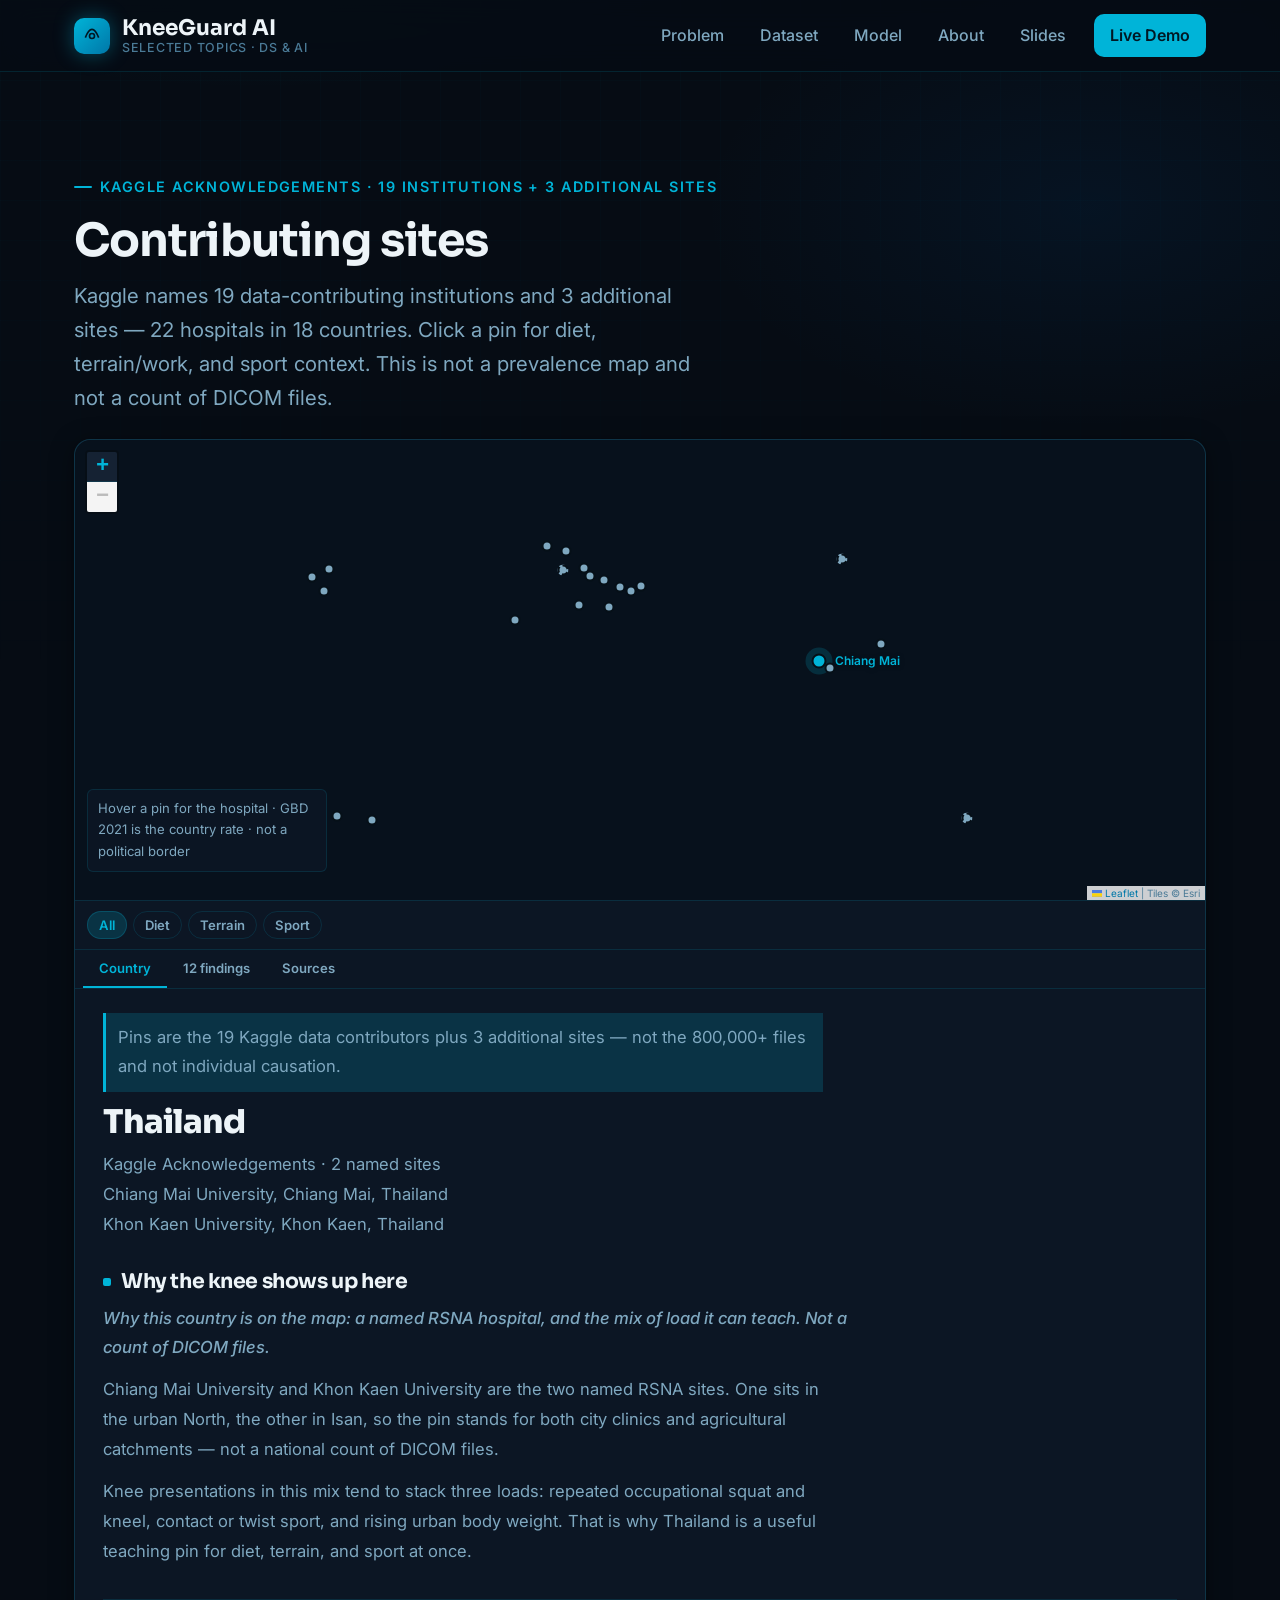
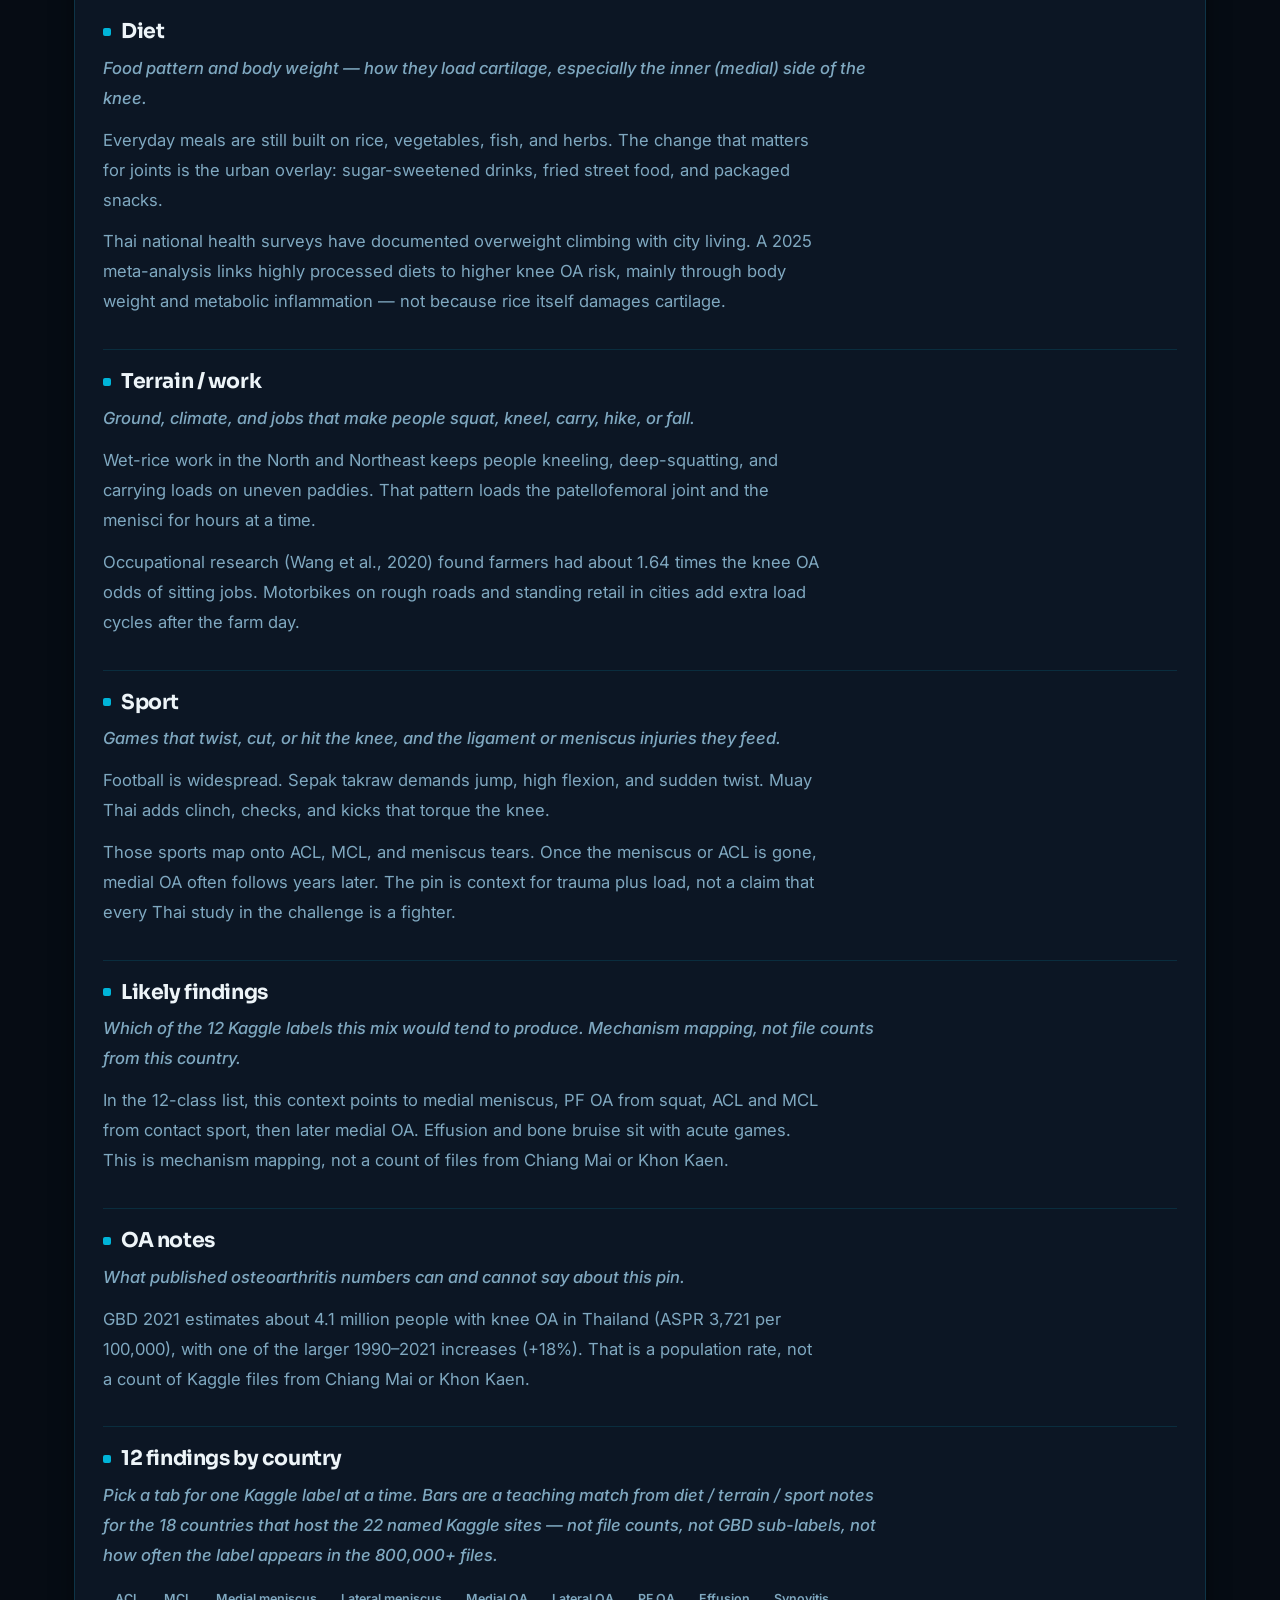
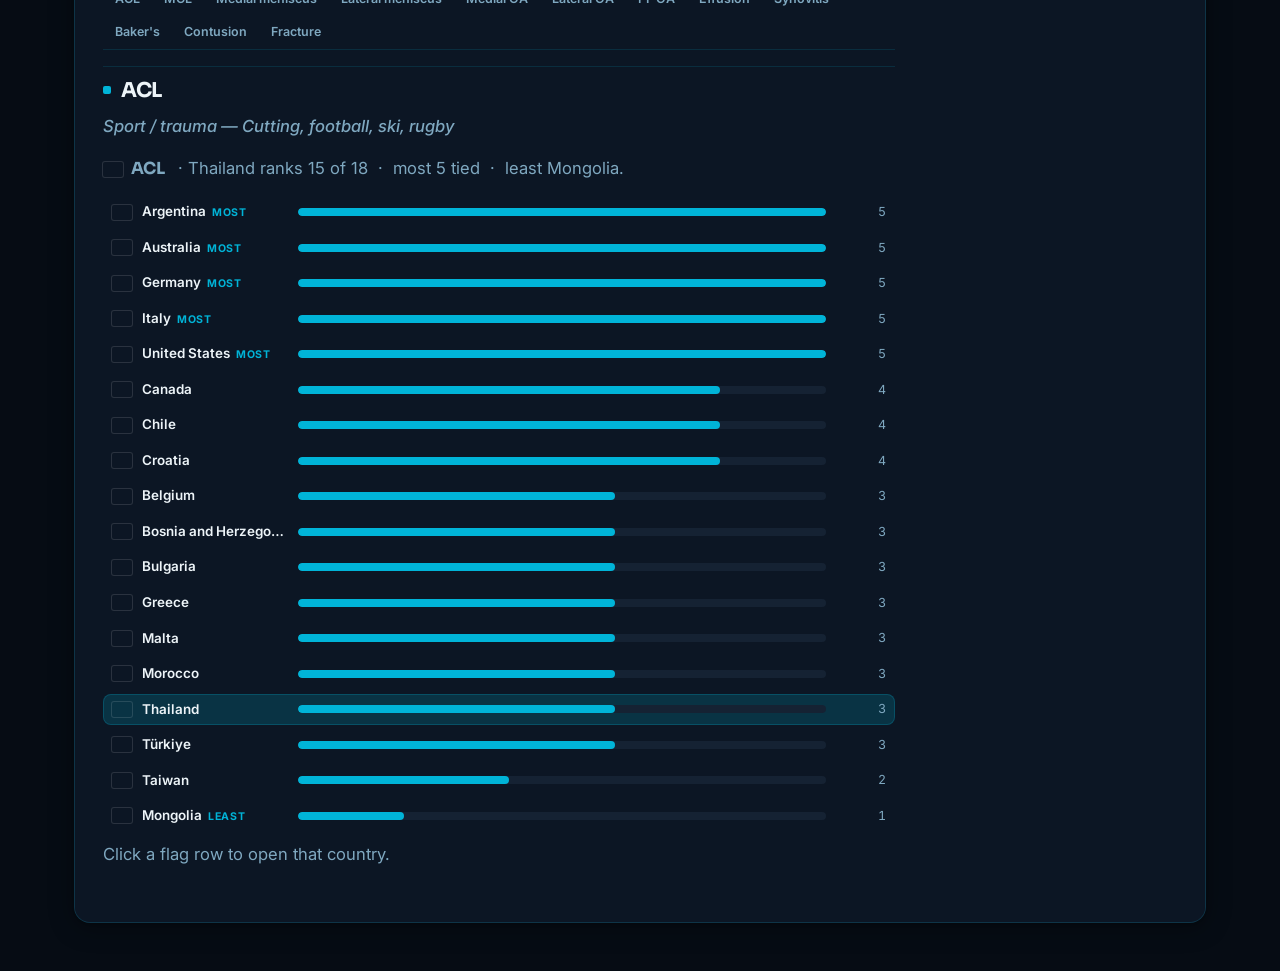
==== map.html @ 79f1cf7b "Add files via upload" ====
<!DOCTYPE html>
<html lang="en">
<head>
  <meta charset="UTF-8" />
  <meta name="viewport" content="width=device-width, initial-scale=1" />
  <title>Contributing sites — KneeGuard AI</title>
  <meta name="description" content="Map of the 19 Kaggle data-contributing institutions plus 3 additional sites from the RSNA 2026 Acknowledgements." />
  <link rel="icon" type="image/svg+xml" href="assets/favicon.svg" />
  <link rel="stylesheet" href="assets/css/styles.css" />
  <link rel="stylesheet" href="assets/css/map.css" />
  <link rel="stylesheet" href="vendor/leaflet.css" />
</head>
<body>
  <header class="site-header">
    <div class="nav-wrap">
      <a class="brand" href="index.html" aria-label="KneeGuard AI home">
        <span class="brand-icon" aria-hidden="true">
          <svg viewBox="0 0 24 24"><path d="M4 14c3-8 6-10 8-10s5 2 8 10"/><circle cx="12" cy="12" r="3"/></svg>
        </span>
        <span class="brand-text">
          KneeGuard AI
          <span class="brand-sub">Selected Topics · DS &amp; AI</span>
        </span>
      </a>
      <button class="nav-toggle" type="button" aria-label="Toggle navigation" aria-expanded="false">
        <span></span><span></span><span></span>
      </button>
      <ul class="nav-links" role="list">
        <li><a href="index.html">Problem</a></li>
        <li><a href="data.html">Dataset</a></li>
        <li><a href="model.html">Model</a></li>
        <li><a href="about.html">About</a></li>
        <li><a href="presentation/topic-problem-slides.html">Slides</a></li>
        <li><a href="demo.html" class="nav-cta">Live Demo</a></li>
      </ul>
    </div>
  </header>

  <main id="main-content">
    <div class="page-container">
      <section class="section" id="sites-map" aria-labelledby="sites-map-heading" style="border-bottom: none;">
        <div class="page-header" style="border-bottom: none; margin-bottom: var(--s5); padding-bottom: 0;">
          <p class="eyebrow">Kaggle Acknowledgements · 19 institutions + 3 additional sites</p>
          <h1 id="sites-map-heading">Contributing sites</h1>
          <p class="lead">
            Kaggle names 19 data-contributing institutions and 3 additional sites — 22 hospitals in 18 countries.
            Click a pin for diet, terrain/work, and sport context.
            This is not a prevalence map and not a count of DICOM files.
          </p>
        </div>
        <div class="atlas">
          <div class="atlas-map">
            <div id="world-map" role="application" aria-label="World map of 22 named Kaggle contributing sites"></div>
            <div id="pin-hover" class="pin-hover" hidden></div>
            <div class="atlas-legend">Hover a pin for the hospital · GBD 2021 is the country rate · not a political border</div>
          </div>
          <aside class="atlas-panel">
            <div class="atlas-toolbar" id="map-lenses"></div>
            <div class="atlas-tabs" role="tablist">
              <button class="atlas-tab is-on" data-tab="country" type="button" title="Diet, terrain, sport, and findings for the selected country">Country</button>
              <button class="atlas-tab" data-tab="findings" type="button" title="The 12 Kaggle knee labels and the load that produces them">12 findings</button>
              <button class="atlas-tab" data-tab="sources" type="button" title="Papers and pages used for this map, not a DICOM census">Sources</button>
            </div>
            <div class="atlas-body" id="map-panel"></div>
          </aside>
        </div>
      </section>
    </div>
  </main>

  <script src="assets/js/main.js"></script>
  <script src="vendor/leaflet.js"></script>
  <script src="assets/js/world-map.js"></script>
</body>
</html>
---- assets/css/styles.css ----
/* KneeGuard AI — Modern Clinical Lab  */
/* Tone: hospital AI lab, clean, trustworthy, precise */

@import url("https://fonts.googleapis.com/css2?family=Inter:wght@400;500;600;700&family=JetBrains+Mono:wght@400;500&family=Sora:wght@600;700;800&display=swap");

/* ─── Design tokens ──────────────────────────────── */
:root {
  /* Background layers */
  --bg-base:    #060c14;
  --bg-surface: #0c1624;
  --bg-card:    #101e2e;
  --bg-raised:  #152233;

  /* Brand / accent */
  --brand:      #00b4d8;
  --brand-dark: #0096b7;
  --brand-glow: rgba(0, 180, 216, .18);
  --brand-line: rgba(0, 180, 216, .22);

  /* Positive / warning / danger */
  --ok:   #34d399;
  --warn: #fbbf24;
  --err:  #f87171;

  /* Typography */
  --text-primary:   #edf4f8;
  --text-secondary: #7fa8c0;
  --text-tertiary:  #4a7a96;

  /* Borders */
  --border:       rgba(0, 180, 216, .14);
  --border-hover: rgba(0, 180, 216, .32);

  /* Radii */
  --r-sm: 6px;
  --r-md: 10px;
  --r-lg: 16px;

  /* Spacing scale (8-pt grid) */
  --s1: 4px; --s2: 8px; --s3: 12px; --s4: 16px;
  --s5: 24px; --s6: 32px; --s7: 48px; --s8: 64px;

  /* Type scale */
  --fs-xs:  0.82rem;
  --fs-sm:  0.98rem;
  --fs-md:  1.08rem;
  --fs-lg:  1.28rem;
  --fs-xl:  1.55rem;
  --fs-2xl: 2.05rem;
  --fs-3xl: 2.85rem;
  --fs-hero:clamp(3.1rem, 7vw, 5rem);

  /* Layout */
  --max-w: 1180px;
  --nav-h: 72px;

  /* Shadows */
  --shadow-card: 0 4px 24px rgba(0,0,0,.35), 0 1px 4px rgba(0,0,0,.25);
  --shadow-glow: 0 0 40px rgba(0,180,216,.12);

  /* Fonts */
  --font-ui:   "Inter", system-ui, sans-serif;
  --font-head: "Sora", "Inter", sans-serif;
  --font-mono: "JetBrains Mono", monospace;
}

/* ─── Reset ──────────────────────────────────────── */
*, *::before, *::after { box-sizing: border-box; }
html { scroll-behavior: smooth; -webkit-text-size-adjust: 100%; }
body {
  margin: 0;
  font-family: var(--font-ui);
  font-size: var(--fs-md);
  line-height: 1.65;
  color: var(--text-primary);
  background-color: var(--bg-base);
  background-image:
    radial-gradient(ellipse 1000px 500px at 20% -5%, rgba(0,180,216,.10) 0%, transparent 60%),
    radial-gradient(ellipse 700px 400px at 85% 5%,  rgba(0,96,183,.09)  0%, transparent 55%);
  min-height: 100vh;
}

/* Subtle grid overlay */
body::before {
  content: "";
  position: fixed; inset: 0; pointer-events: none; z-index: 0;
  background-image:
    linear-gradient(rgba(0,180,216,.025) 1px, transparent 1px),
    linear-gradient(90deg, rgba(0,180,216,.025) 1px, transparent 1px);
  background-size: 40px 40px;
  mask-image: linear-gradient(to bottom, black 0%, transparent 80%);
}

a { color: var(--brand); text-decoration: none; }
a:hover { text-decoration: underline; }
img, svg { display: block; max-width: 100%; }
p { margin: 0 0 var(--s4); }
h1,h2,h3,h4 { font-family: var(--font-head); line-height: 1.15; margin: 0 0 var(--s3); letter-spacing: -.02em; }

/* Focus ring — accessibility */
:focus-visible {
  outline: 2px solid var(--brand);
  outline-offset: 3px;
  border-radius: var(--r-sm);
}

/* ─── Utility ────────────────────────────────────── */
.sr-only {
  position: absolute; width: 1px; height: 1px;
  padding: 0; margin: -1px; overflow: hidden;
  clip: rect(0,0,0,0); border: 0;
}
.muted { color: var(--text-secondary); }
.mono  { font-family: var(--font-mono); font-size: var(--fs-sm); }
.center { text-align: center; }

.eyebrow {
  display: inline-flex; align-items: center; gap: var(--s2);
  font-size: 0.9rem; font-weight: 600;
  letter-spacing: .1em; text-transform: uppercase;
  color: var(--brand); margin-bottom: var(--s4);
}
.eyebrow::before {
  content: ""; display: inline-block;
  width: 18px; height: 2px; background: var(--brand);
  border-radius: 2px;
}

.section-label {
  font-size: var(--fs-xs); font-weight: 600;
  letter-spacing: .1em; text-transform: uppercase;
  color: var(--text-tertiary); margin-bottom: var(--s3);
}

/* ─── Badge / tag ────────────────────────────────── */
.badge {
  display: inline-flex; align-items: center; gap: var(--s1);
  padding: 3px 10px;
  font-size: var(--fs-xs); font-weight: 600;
  border-radius: 999px;
  border: 1px solid var(--border);
  color: var(--text-secondary);
}
.badge-brand { border-color: var(--brand-line); color: var(--brand); background: var(--brand-glow); }
.badge-ok    { border-color: rgba(52,211,153,.3); color: var(--ok); background: rgba(52,211,153,.08); }
.badge-warn  { border-color: rgba(251,191,36,.3); color: var(--warn); background: rgba(251,191,36,.08); }

.placeholder {
  display: inline-flex; align-items: center; gap: 4px;
  padding: 2px 8px; border-radius: var(--r-sm);
  font-size: var(--fs-xs); font-weight: 600;
  background: rgba(251,191,36,.10);
  border: 1px dashed rgba(251,191,36,.35);
  color: var(--warn);
}

/* ─── Buttons ────────────────────────────────────── */
.btn {
  display: inline-flex; align-items: center; justify-content: center; gap: var(--s2);
  padding: 13px 26px;
  font-family: var(--font-ui); font-size: 1.02rem; font-weight: 600;
  border-radius: 999px; border: 1px solid transparent;
  cursor: pointer; text-decoration: none;
  transition: transform .15s ease, filter .15s ease, background .2s ease, border-color .2s ease;
  white-space: nowrap;
}
.btn:hover { text-decoration: none; transform: translateY(-1px); }
.btn:active { transform: translateY(0); }

.btn-primary {
  background: var(--brand); color: #03111c; border-color: var(--brand);
}
.btn-primary:hover { filter: brightness(1.08); }

.btn-ghost {
  background: transparent; color: var(--text-primary);
  border-color: var(--border-hover);
}
.btn-ghost:hover { background: rgba(255,255,255,.04); }

.btn-sm { padding: 6px 16px; font-size: var(--fs-xs); }

/* ─── Navigation ─────────────────────────────────── */
.site-header {
  position: sticky; top: 0; z-index: 200;
  height: var(--nav-h);
  background: rgba(6,12,20,.88);
  backdrop-filter: blur(16px) saturate(1.5);
  border-bottom: 1px solid var(--border);
}

.nav-wrap {
  max-width: var(--max-w); margin: 0 auto; height: 100%;
  padding: 0 var(--s5);
  display: flex; align-items: center; justify-content: space-between; gap: var(--s5);
  position: relative;
}

.brand {
  display: flex; align-items: center; gap: var(--s3);
  color: var(--text-primary); text-decoration: none;
  font-family: var(--font-head); font-weight: 700; font-size: 1.35rem;
  flex-shrink: 0;
}
.brand:hover { text-decoration: none; }

.brand-icon {
  width: 36px; height: 36px; border-radius: var(--r-md);
  background: linear-gradient(135deg, var(--brand), #0077a8);
  display: grid; place-items: center;
  box-shadow: 0 0 20px rgba(0,180,216,.4);
  flex-shrink: 0;
}
.brand-icon svg { width: 20px; height: 20px; stroke: #001824; stroke-width: 2; fill: none; }

.brand-text { display: flex; flex-direction: column; line-height: 1.2; }
.brand-sub { font-family: var(--font-ui); font-size: 0.78rem; font-weight: 500; color: var(--text-tertiary); letter-spacing: .06em; text-transform: uppercase; }

.nav-links { display: flex; align-items: center; gap: var(--s1); list-style: none; margin: 0; padding: 0; }
.nav-links a {
  display: block; padding: 8px 16px;
  font-size: 1rem; font-weight: 500; color: var(--text-secondary);
  border-radius: var(--r-md);
  transition: color .18s, background .18s;
}
.nav-links a:hover, .nav-links a.is-active { color: var(--text-primary); background: rgba(0,180,216,.10); text-decoration: none; }
.nav-links a.nav-cta { background: var(--brand); color: #001824 !important; font-weight: 600; margin-left: var(--s2); }
.nav-links a.nav-cta:hover { filter: brightness(1.08); background: var(--brand); }

.nav-toggle {
  display: none; padding: 6px; border: 1px solid var(--border-hover);
  border-radius: var(--r-md); background: transparent; color: var(--text-primary);
  cursor: pointer; width: 40px; height: 40px;
  flex-direction: column; align-items: center; justify-content: center; gap: 5px;
}
.nav-toggle span { display: block; width: 18px; height: 2px; background: currentColor; border-radius: 2px; transition: transform .2s, opacity .2s; }

/* ─── Page layout ────────────────────────────────── */
main { position: relative; z-index: 1; }

.page-container { max-width: var(--max-w); margin: 0 auto; padding: 0 var(--s5); }

.page-header {
  padding: var(--s7) 0 var(--s6);
  border-bottom: 1px solid var(--border);
  margin-bottom: var(--s7);
}
.page-header h1 { font-size: var(--fs-3xl); }
.page-header .lead { font-size: var(--fs-lg); color: var(--text-secondary); max-width: 48ch; margin: 0; }

/* ─── Hero ───────────────────────────────────────── */
.hero {
  position: relative; overflow: hidden;
  min-height: calc(100vh - var(--nav-h));
  display: flex; align-items: center;
  border-bottom: 1px solid var(--border);
}

.hero-visual {
  position: absolute; inset: 0;
  pointer-events: none;
  z-index: 0;
}

.hero-photo {
  position: absolute; inset: 0;
  width: 100%;
  height: 100%;
  max-width: none;
  object-fit: cover;
  object-position: 58% center;
  opacity: .78;
}

.hero-scrim {
  position: absolute; inset: 0;
  background:
    linear-gradient(90deg,
      rgba(6,12,20,.94) 0%,
      rgba(6,12,20,.78) 36%,
      rgba(6,12,20,.35) 68%,
      rgba(6,12,20,.18) 100%),
    linear-gradient(to top, rgba(6,12,20,.55) 0%, transparent 42%);
}

.hero-scrim::after {
  content: "";
  position: absolute; inset: 0;
  background: repeating-linear-gradient(
    0deg,
    transparent,
    transparent 3px,
    rgba(0,180,216,.014) 3px,
    rgba(0,180,216,.014) 4px
  );
  opacity: .45;
}

.hero-content {
  position: relative; z-index: 2;
  width: 100%; max-width: var(--max-w);
  margin: 0 auto;
  padding: var(--s7) var(--s5);
  animation: rise-in .7s ease both;
}

.hero-copy {
  min-width: 0;
  max-width: 40rem;
}

.hero h1 {
  font-size: var(--fs-hero);
  max-width: 12ch;
  margin-bottom: var(--s4);
}

.hero-lead {
  max-width: 38ch;
  color: var(--text-secondary);
  font-size: var(--fs-lg);
  line-height: 1.55;
  margin-bottom: var(--s6);
}

.cta-row { display: flex; flex-wrap: wrap; gap: var(--s3); }

@media (max-width: 900px) {
  .hero {
    min-height: auto;
    align-items: stretch;
  }
  .hero-content {
    padding-top: var(--s6);
    padding-bottom: var(--s6);
  }
  .hero-photo {
    object-position: center 30%;
    opacity: .42;
  }
  .hero-scrim {
    background:
      linear-gradient(180deg,
        rgba(6,12,20,.55) 0%,
        rgba(6,12,20,.82) 45%,
        rgba(6,12,20,.96) 100%);
  }
}

/* ─── Stat bar ───────────────────────────────────── */
.stat-bar {
  display: flex; flex-wrap: wrap; gap: 1px;
  border: 1px solid var(--border); border-radius: var(--r-lg);
  background: var(--border); overflow: hidden;
  margin-top: var(--s6);
}
.stat-item {
  flex: 1; min-width: 110px;
  padding: var(--s4) var(--s3);
  background: rgba(16,30,46,.92);
  text-align: center;
}
.stat-num { font-family: var(--font-head); font-size: 1.7rem; font-weight: 700; color: var(--brand); line-height: 1; margin-bottom: var(--s2); }
.stat-label { font-size: 0.78rem; color: var(--text-secondary); letter-spacing: .04em; text-transform: uppercase; }

/* ─── Pipeline strip ─────────────────────────────── */
.pipeline { display: grid; grid-template-columns: repeat(6, 1fr); gap: 1px; background: var(--border); border-radius: var(--r-lg); overflow: hidden; }
.pipeline-step {
  background: var(--bg-card); padding: var(--s4) var(--s3);
  text-align: center; font-size: 0.9rem; font-weight: 600;
}
.pipeline-step .step-num { display: block; font-size: var(--fs-xs); color: var(--brand); letter-spacing: .08em; margin-bottom: var(--s2); }
.pipeline-step .step-label { color: var(--text-primary); font-size: var(--fs-sm); }

/* ─── Sections ───────────────────────────────────── */
.section { padding: var(--s7) 0; border-bottom: 1px solid var(--border); }
.section:last-of-type { border-bottom: none; }

.section-header { margin-bottom: var(--s6); }
.section-header h2 { font-size: var(--fs-2xl); }
.section-header p  { color: var(--text-secondary); max-width: 52ch; margin: 0; }

/* ─── Grid layouts ───────────────────────────────── */
.col-2 { display: grid; grid-template-columns: 1.2fr 1fr; gap: var(--s6); align-items: start; }
.col-3 { display: grid; grid-template-columns: repeat(3, 1fr); gap: var(--s5); }
.col-4 { display: grid; grid-template-columns: repeat(4, 1fr); gap: var(--s5); }

/* ─── Card ───────────────────────────────────────── */
.card {
  border: 1px solid var(--border); border-radius: var(--r-lg);
  background: var(--bg-card);
  padding: var(--s5);
  transition: border-color .2s, box-shadow .2s;
}
.card:hover { border-color: var(--border-hover); box-shadow: var(--shadow-glow); }
.card h3 { font-size: var(--fs-lg); margin-bottom: var(--s2); }
.card > p { color: var(--text-secondary); margin: 0; font-size: var(--fs-sm); }

.card-link { display: block; text-decoration: none; color: inherit; }
.card-link:hover { text-decoration: none; }
.card-icon {
  width: 44px; height: 44px; border-radius: var(--r-md);
  background: var(--brand-glow); border: 1px solid var(--brand-line);
  display: grid; place-items: center; margin-bottom: var(--s4);
}
.card-icon svg { width: 22px; height: 22px; stroke: var(--brand); stroke-width: 1.8; fill: none; }

/* ─── Callout ────────────────────────────────────── */
.callout {
  padding: var(--s4) var(--s5);
  border-left: 3px solid var(--brand);
  border-radius: 0 var(--r-md) var(--r-md) 0;
  background: var(--brand-glow);
  font-size: var(--fs-sm);
  margin: var(--s5) 0;
}
.callout strong { color: var(--text-primary); }

/* ─── Table ──────────────────────────────────────── */
.table-wrap {
  overflow-x: auto; border: 1px solid var(--border);
  border-radius: var(--r-lg); background: var(--bg-card);
}
table { width: 100%; border-collapse: collapse; min-width: 520px; }
th, td { padding: 12px var(--s5); text-align: left; vertical-align: top; border-bottom: 1px solid var(--border); font-size: var(--fs-sm); }
th { font-size: var(--fs-xs); font-weight: 600; letter-spacing: .06em; text-transform: uppercase; color: var(--brand); background: rgba(0,180,216,.05); }
tr:last-child td { border-bottom: none; }
tbody tr:hover { background: rgba(255,255,255,.02); }

/* ─── Check list ─────────────────────────────────── */
.list-check { list-style: none; margin: 0; padding: 0; }
.list-check li {
  position: relative; padding-left: 22px;
  margin-bottom: var(--s3); color: var(--text-secondary); font-size: var(--fs-sm);
}
.list-check li::before {
  content: ""; position: absolute; left: 0; top: 8px;
  width: 8px; height: 8px; border-radius: 2px;
  background: var(--brand);
}

/* ─── Workflow steps ─────────────────────────────── */
.workflow { display: flex; flex-direction: column; gap: var(--s3); }
.workflow-step {
  display: grid; grid-template-columns: 44px 1fr; gap: var(--s4);
  align-items: start;
  padding: var(--s4) var(--s5); border: 1px solid var(--border);
  border-radius: var(--r-md); background: var(--bg-card);
  transition: border-color .2s;
}
.workflow-step:hover { border-color: var(--border-hover); }
.step-badge {
  width: 36px; height: 36px; border-radius: var(--r-md);
  background: var(--brand-glow); border: 1px solid var(--brand-line);
  display: grid; place-items: center;
  font-family: var(--font-head); font-weight: 700; font-size: var(--fs-sm); color: var(--brand);
}
.workflow-step h3 { font-size: var(--fs-md); margin-bottom: var(--s1); }
.workflow-step p  { margin: 0; color: var(--text-secondary); font-size: var(--fs-sm); }

/* ─── Data pipeline diagram ──────────────────────── */
.pipeline-diagram {
  border: 1px solid var(--border); border-radius: var(--r-lg);
  background: var(--bg-card); padding: var(--s5); overflow-x: auto;
}
.pipeline-row { display: flex; align-items: center; gap: var(--s2); min-width: 680px; }
.pipeline-row + .pipeline-row { margin-top: var(--s3); padding-top: var(--s3); border-top: 1px dashed var(--border); }
.pipe-node {
  flex: 1; min-width: 100px;
  padding: 10px var(--s3); text-align: center;
  border: 1px solid var(--border); border-radius: var(--r-md);
  background: var(--bg-raised); font-size: var(--fs-xs); font-weight: 600;
}
.pipe-node small { display: block; color: var(--text-tertiary); font-weight: 400; margin-top: 2px; }
.pipe-arrow { color: var(--brand); font-size: var(--fs-lg); flex-shrink: 0; }

/* ─── EDA / mock charts ──────────────────────────── */
.chart-wrap { display: flex; flex-direction: column; gap: 0; }
.bar-chart-row { display: flex; align-items: center; gap: var(--s3); padding: 5px 0; font-size: var(--fs-xs); }
.bar-chart-label { flex: 0 0 110px; color: var(--text-secondary); text-align: right; white-space: nowrap; overflow: hidden; text-overflow: ellipsis; }
.bar-chart-track { flex: 1; height: 10px; border-radius: 999px; background: rgba(255,255,255,.06); overflow: hidden; }
.bar-chart-fill  { height: 100%; border-radius: 999px; background: linear-gradient(90deg, var(--brand-dark), var(--brand)); transition: width 1s ease; }
.bar-chart-val   { flex: 0 0 36px; color: var(--text-secondary); font-family: var(--font-mono); font-size: var(--fs-xs); }

/* ─── Decision rules ─────────────────────────────── */
.risk-row {
  display: grid; grid-template-columns: 90px 1fr 1.4fr; gap: var(--s4);
  padding: var(--s4) var(--s5); border: 1px solid var(--border);
  border-radius: var(--r-md); background: var(--bg-card);
  margin-bottom: var(--s3); align-items: start; font-size: var(--fs-sm);
}
.risk-badge {
  display: inline-block; padding: 4px 12px; border-radius: 999px;
  font-size: var(--fs-xs); font-weight: 700; letter-spacing: .04em; text-align: center;
}
.risk-low    { background: rgba(52,211,153,.12); color: var(--ok);  border: 1px solid rgba(52,211,153,.3); }
.risk-medium { background: rgba(251,191,36,.10); color: var(--warn); border: 1px solid rgba(251,191,36,.3); }
.risk-high   { background: rgba(248,113,113,.12); color: var(--err); border: 1px solid rgba(248,113,113,.3); }

/* ─── Team cards ─────────────────────────────────── */
.team-grid { display: grid; grid-template-columns: repeat(4, 1fr); gap: var(--s4); }
.team-card {
  border: 1px solid var(--border); border-radius: var(--r-lg);
  background: var(--bg-card); padding: var(--s5); text-align: center;
  transition: border-color .2s, transform .2s;
}
.team-card:hover { border-color: var(--border-hover); transform: translateY(-3px); }
.avatar {
  width: 64px; height: 64px; border-radius: 50%;
  background: linear-gradient(135deg, var(--bg-raised), var(--bg-surface));
  border: 2px solid var(--brand-line);
  margin: 0 auto var(--s3);
  display: grid; place-items: center;
  font-family: var(--font-head); font-size: 0.95rem; font-weight: 700; color: var(--brand);
}
.team-card h3 { font-size: var(--fs-md); margin-bottom: var(--s1); }
.team-card .role { font-size: var(--fs-xs); color: var(--brand); font-weight: 600; letter-spacing: .06em; text-transform: uppercase; margin-bottom: var(--s3); }
.team-card p { font-size: var(--fs-xs); color: var(--text-secondary); margin: 0; }

/* ─── References ─────────────────────────────────── */
.ref-list { list-style: none; margin: 0; padding: 0; }
.ref-list li {
  padding: var(--s4) var(--s5); border: 1px solid var(--border);
  border-radius: var(--r-md); background: var(--bg-card);
  margin-bottom: var(--s3); font-size: var(--fs-sm); color: var(--text-secondary);
  counter-increment: ref-counter;
  position: relative; padding-left: 52px;
}
.ref-list { counter-reset: ref-counter; }
.ref-list li::before {
  content: "[" counter(ref-counter) "]";
  position: absolute; left: var(--s4); top: var(--s4);
  font-family: var(--font-mono); font-size: var(--fs-xs); color: var(--brand); font-weight: 600;
}
.ref-list a { color: var(--brand); }

/* ─── Demo surface ───────────────────────────────── */
.demo-layout { display: grid; grid-template-columns: 1fr 1.15fr; gap: var(--s5); }
.demo-panel {
  border: 1px solid var(--border); border-radius: var(--r-lg);
  background: var(--bg-card); padding: var(--s5);
}
.demo-panel h2 { font-size: var(--fs-xl); margin-bottom: var(--s5); }

.field { margin-bottom: var(--s4); }
.field label { display: block; font-size: var(--fs-xs); font-weight: 600; letter-spacing: .06em; text-transform: uppercase; color: var(--text-secondary); margin-bottom: var(--s2); }
.field select, .field textarea {
  width: 100%; background: var(--bg-base); border: 1px solid var(--border-hover);
  color: var(--text-primary); border-radius: var(--r-md); padding: 10px var(--s4);
  font-family: var(--font-ui); font-size: var(--fs-sm);
  transition: border-color .2s;
}
.field select:focus, .field textarea:focus { border-color: var(--brand); outline: none; }
.field textarea { min-height: 80px; resize: vertical; }

.scan-grid { display: grid; grid-template-columns: repeat(3, 1fr); gap: var(--s2); margin-bottom: var(--s4); }
.scan-tile {
  aspect-ratio: 1; border-radius: var(--r-md); border: 1px solid var(--border);
  background: linear-gradient(145deg, #0e1f2e, #071320);
  position: relative; overflow: hidden; cursor: pointer;
  transition: border-color .2s;
}
.scan-tile::after { content: attr(data-label); position: absolute; bottom: 6px; left: 8px; font-size: var(--fs-xs); color: var(--text-tertiary); font-family: var(--font-mono); }
.scan-tile.is-active { border-color: var(--brand); box-shadow: inset 0 0 0 1px rgba(0,180,216,.3); }
.scan-glow { position: absolute; border-radius: 50%; background: radial-gradient(circle, rgba(0,180,216,.22), transparent 60%); width: 80%; height: 80%; top: 10%; left: 10%; }

.findings-list { display: flex; flex-direction: column; gap: var(--s3); }
.finding-row { display: grid; grid-template-columns: 1fr 48px; gap: var(--s2); align-items: center; }
.finding-name { font-size: var(--fs-sm); }
.finding-score { font-family: var(--font-mono); font-size: var(--fs-sm); font-weight: 500; color: var(--brand); text-align: right; }
.finding-bar { grid-column: 1 / -1; height: 6px; border-radius: 999px; background: rgba(255,255,255,.06); overflow: hidden; }
.finding-bar-fill { height: 100%; border-radius: 999px; background: linear-gradient(90deg, #007fa3, var(--brand)); width: 0; transition: width .8s cubic-bezier(.22,1,.36,1); }

.action-panel {
  margin-top: var(--s5); padding: var(--s4) var(--s5);
  border: 1px solid var(--border); border-radius: var(--r-lg);
  background: var(--bg-raised);
}
.action-panel[data-level="low"]    { border-color: rgba(52,211,153,.3); background: rgba(52,211,153,.05); }
.action-panel[data-level="medium"] { border-color: rgba(251,191,36,.3); background: rgba(251,191,36,.05); }
.action-panel[data-level="high"]   { border-color: rgba(248,113,113,.3); background: rgba(248,113,113,.05); }
.action-panel h3 { font-size: var(--fs-lg); margin-bottom: var(--s2); }
.action-panel p  { margin: 0; color: var(--text-secondary); font-size: var(--fs-sm); }

.disclaimer {
  padding: 10px var(--s5); border-radius: var(--r-md);
  border: 1px dashed rgba(251,191,36,.35); background: rgba(251,191,36,.06);
  color: #e8c96a; font-size: var(--fs-sm); margin-bottom: var(--s5);
}

/* ─── Site footer ────────────────────────────────── */
.site-footer {
  position: relative; z-index: 1;
  border-top: 1px solid var(--border);
  padding: var(--s7) var(--s5) var(--s5);
  color: var(--text-tertiary); font-size: var(--fs-sm);
}
.footer-inner {
  max-width: var(--max-w); margin: 0 auto;
  display: grid; grid-template-columns: 1.5fr 1fr 1fr; gap: var(--s6);
}
.footer-brand { font-family: var(--font-head); font-weight: 700; font-size: var(--fs-lg); color: var(--text-primary); margin-bottom: var(--s2); }
.footer-nav-label { font-size: var(--fs-xs); font-weight: 600; letter-spacing: .08em; text-transform: uppercase; color: var(--text-tertiary); margin-bottom: var(--s3); }
.footer-links { list-style: none; margin: 0; padding: 0; }
.footer-links li { margin-bottom: var(--s2); }
.footer-links a { color: var(--text-secondary); font-size: var(--fs-sm); transition: color .18s; }
.footer-links a:hover { color: var(--brand); text-decoration: none; }
.footer-bottom {
  max-width: var(--max-w); margin: var(--s5) auto 0;
  padding-top: var(--s5); border-top: 1px solid var(--border);
  display: flex; justify-content: space-between; flex-wrap: wrap; gap: var(--s3);
  font-size: var(--fs-xs); color: var(--text-tertiary);
}

/* ─── Animations ─────────────────────────────────── */
@keyframes rise-in  { from { opacity:0; transform:translateY(20px); } to { opacity:1; transform:translateY(0); } }
@keyframes fade-in  { from { opacity:0; } to { opacity:1; } }

.animate-rise { animation: rise-in .65s ease both; }
.animate-rise-2 { animation: rise-in .65s .1s ease both; }
.animate-rise-3 { animation: rise-in .65s .2s ease both; }

/* ─── Responsive ─────────────────────────────────── */
@media (max-width: 1024px) {
  .team-grid { grid-template-columns: repeat(2, 1fr); }
  .col-3, .col-4 { grid-template-columns: repeat(2, 1fr); }
}
@media (max-width: 860px) {
  .col-2, .demo-layout { grid-template-columns: 1fr; }
  .pipeline { grid-template-columns: repeat(3, 1fr); }
  .footer-inner { grid-template-columns: 1fr 1fr; }
}
@media (max-width: 640px) {
  :root { --s7: 36px; --s8: 48px; }
  .nav-toggle { display: inline-flex; }
  .nav-links {
    display: none; position: absolute; top: var(--nav-h); left: 0; right: 0;
    flex-direction: column; align-items: stretch; padding: var(--s3);
    background: rgba(6,12,20,.97); border-bottom: 1px solid var(--border);
  }
  .nav-links.is-open { display: flex; }
  .nav-links a.nav-cta { margin-left: 0; border-radius: var(--r-md); }
  .col-3, .col-4, .team-grid { grid-template-columns: 1fr; }
  .pipeline { grid-template-columns: repeat(2, 1fr); }
  .footer-inner { grid-template-columns: 1fr; }
  .risk-row { grid-template-columns: 1fr; }
}
---- assets/css/map.css ----
/* Merge into KneeGuard: link this file after assets/css/styles.css */

.atlas {
  display: grid;
  grid-template-columns: 1fr;
  grid-template-rows: 460px auto;
  height: auto;
  border: 1px solid var(--border);
  border-radius: var(--r-lg);
  overflow: hidden;
  background: var(--bg-card);
  box-shadow: var(--shadow-card);
}
.atlas-map {
  position: relative;
  height: 460px;
  min-height: 460px;
  overflow: hidden;
  background: #07111c;
  border-radius: var(--r-lg) var(--r-lg) 0 0;
}
.atlas-map .leaflet-container {
  position: absolute;
  inset: 0;
  width: 100%;
  height: 100%;
  background: #07111c;
  font-family: var(--font-ui);
  z-index: 1;
  overflow: hidden;
}
.atlas-map .leaflet-control-attribution {
  background: rgba(6, 12, 20, 0.82);
  color: var(--text-tertiary);
  font-size: 10px;
}
.atlas-map .leaflet-control-zoom a {
  background: var(--bg-raised);
  color: var(--brand);
  border-color: var(--border);
}
.atlas-legend {
  position: absolute;
  z-index: 500;
  left: 12px;
  bottom: 28px;
  max-width: 240px;
  padding: 8px 10px;
  background: rgba(12, 22, 36, 0.92);
  border: 1px solid var(--border);
  border-radius: var(--r-sm);
  color: var(--text-secondary);
  font-size: var(--fs-xs);
  pointer-events: none;
}
.pin-wrap {
  background: none !important;
  border: none !important;
}
.pin {
  position: relative;
  display: block;
  width: 28px;
  height: 28px;
  cursor: pointer;
}
.pin i {
  position: absolute;
  left: 50%;
  top: 50%;
  width: 11px;
  height: 11px;
  border-radius: 50%;
  background: var(--text-secondary);
  border: 2px solid #061018;
  transform: translate(-50%, -50%);
}
.pin b {
  position: absolute;
  left: 30px;
  top: 50%;
  transform: translateY(-50%);
  font-size: 12px;
  font-weight: 600;
  color: var(--text-primary);
  opacity: 0;
  white-space: nowrap;
  pointer-events: none;
  text-shadow: 0 1px 4px #061018;
}
.pin:hover b,
.pin.is-on b {
  opacity: 1;
}
.pin.is-extra i {
  border-style: dashed;
}
.pin.is-on i {
  width: 15px;
  height: 15px;
  background: var(--brand);
  box-shadow: 0 0 0 6px var(--brand-glow);
}
.pin.is-on b {
  color: var(--brand);
}
.pin-hover {
  position: absolute;
  z-index: 700;
  width: 248px;
  max-width: calc(100% - 16px);
  padding: 10px 12px;
  background: rgba(12, 22, 36, 0.96);
  border: 1px solid var(--border);
  border-radius: 10px;
  box-shadow: var(--shadow-card);
  pointer-events: auto;
}
.pin-tip strong {
  display: block;
  font-family: var(--font-head);
  font-size: 0.98rem;
  font-weight: 700;
  color: var(--text-primary);
}
.pin-tip-extra {
  margin: 4px 0 0;
  color: var(--brand);
  font-size: 11px;
  font-weight: 600;
  letter-spacing: 0.04em;
  text-transform: uppercase;
}
.pin-tip-gbd {
  color: var(--brand);
  font-size: 12px;
  font-weight: 600;
  line-height: 1.45;
  margin: 6px 0 8px;
}
.pin-tip ul {
  margin: 0;
  padding: 0 0 0 16px;
  color: var(--text-secondary);
  font-size: 12px;
  line-height: 1.5;
}
.pin-tip li + li {
  margin-top: 4px;
}
.pin-tip li span {
  color: var(--text-primary);
  font-weight: 600;
}
.pin-tip-note {
  font-size: 10px;
  color: var(--text-tertiary);
  margin: 8px 0 0;
  line-height: 1.4;
}
.atlas-panel {
  display: flex;
  flex-direction: column;
  border-left: none;
  border-top: 1px solid var(--border);
  background: var(--bg-surface);
}
.atlas-toolbar,
.atlas-tabs {
  display: flex;
  flex-wrap: wrap;
  gap: 6px;
  padding: 10px 12px;
  border-bottom: 1px solid var(--border);
}
.atlas-tabs {
  gap: 0;
  padding: 0 8px;
  justify-content: flex-start;
}
.atlas-chip,
.atlas-tab {
  border: 1px solid var(--border);
  background: transparent;
  color: var(--text-secondary);
  border-radius: 999px;
  padding: 5px 11px;
  font-family: var(--font-ui);
  font-size: var(--fs-xs);
  font-weight: 600;
  cursor: pointer;
}
.atlas-chip.is-on,
.atlas-tab.is-on {
  background: var(--brand-glow);
  color: var(--brand);
  border-color: var(--brand-line);
}
.atlas-tab {
  flex: 0 0 auto;
  border-radius: 0;
  border: 0;
  border-bottom: 2px solid transparent;
  padding: 10px 16px;
}
.atlas-tab.is-on {
  background: transparent;
  border-bottom-color: var(--brand);
}
.atlas-body {
  overflow: visible;
  padding: 24px 28px 40px;
  font-family: var(--font-ui);
  font-size: 1.05rem;
  line-height: 1.75;
}
.atlas-body h2 {
  font-family: var(--font-head);
  font-size: var(--fs-2xl);
  font-weight: 800;
  letter-spacing: -0.03em;
  line-height: 1.15;
  color: var(--text-primary);
  margin: 4px 0 8px;
}
.atlas-body h3 {
  font-family: var(--font-head);
  font-size: var(--fs-lg);
  font-weight: 700;
  letter-spacing: -0.02em;
  text-transform: none;
  color: var(--text-primary);
  margin: 32px 0 10px;
  padding-top: 20px;
  border-top: 1px solid var(--border);
}
.atlas-body h2 + .atlas-sites + h3 {
  border-top: none;
  padding-top: 14px;
  margin-top: 16px;
}
.atlas-body h3::before {
  content: "";
  display: inline-block;
  width: 8px;
  height: 8px;
  margin-right: 10px;
  margin-bottom: 2px;
  background: var(--brand);
  border-radius: 2px;
  vertical-align: middle;
}
.atlas-body p {
  color: var(--text-secondary);
  max-width: 72ch;
  font-size: 1.04rem;
  line-height: 1.8;
  margin: 0 0 12px;
}
.atlas-lead {
  color: var(--brand);
  font-size: var(--fs-sm);
  font-weight: 500;
  font-style: italic;
  line-height: 1.55;
  margin: -2px 0 14px;
}
.atlas-note {
  background: var(--brand-glow);
  border-left: 3px solid var(--brand);
  padding: 10px 12px;
  font-size: var(--fs-sm);
  color: var(--text-secondary);
  margin: 0 0 18px;
}
.atlas-sites {
  color: var(--text-secondary);
  font-size: var(--fs-sm);
  margin: 0 0 4px;
}
.atlas-body table {
  width: 100%;
  max-width: 72ch;
  border-collapse: collapse;
  font-size: var(--fs-sm);
}
.atlas-body th,
.atlas-body td {
  text-align: left;
  padding: 8px 6px;
  border-bottom: 1px solid var(--border);
  vertical-align: top;
}
.finding-tabs {
  display: flex;
  flex-wrap: wrap;
  gap: 0;
  max-width: 72ch;
  margin: 0 0 4px;
  padding: 0;
  border-bottom: 1px solid var(--border);
}
.finding-tabs .atlas-tab {
  padding: 8px 12px;
  font-size: 0.78rem;
}
.finding-block {
  max-width: 72ch;
}
.finding-block h3 {
  margin-top: 16px;
  padding-top: 12px;
}
.finding-block .oa-row {
  padding: 3px 8px;
}
.finding-block .oa-chart {
  margin-bottom: 8px;
}
.oa-callout {
  display: flex;
  align-items: center;
  flex-wrap: wrap;
  gap: 8px;
  max-width: 72ch;
  color: var(--text-primary);
  font-size: var(--fs-sm);
  margin: 0 0 10px;
}
.oa-callout strong {
  font-family: var(--font-head);
}
.oa-chart {
  display: flex;
  flex-direction: column;
  gap: 4px;
  max-width: 72ch;
  margin: 4px 0 12px;
}
.oa-row {
  display: grid;
  grid-template-columns: 22px minmax(92px, 148px) 1fr 52px;
  gap: 8px;
  align-items: center;
  width: 100%;
  padding: 5px 8px;
  background: transparent;
  border: 1px solid transparent;
  border-radius: 8px;
  color: inherit;
  font: inherit;
  text-align: left;
  cursor: pointer;
}
.oa-row:hover {
  border-color: var(--border-hover);
  background: rgba(0, 180, 216, 0.06);
}
.oa-row.is-on {
  background: var(--brand-glow);
  border-color: var(--brand-line);
}
.atlas-flag {
  width: 20px;
  height: 15px;
  object-fit: cover;
  border-radius: 2px;
  box-shadow: 0 0 0 1px rgba(255, 255, 255, 0.12);
}
.oa-name {
  font-size: 0.84rem;
  font-weight: 600;
  color: var(--text-primary);
  white-space: nowrap;
  overflow: hidden;
  text-overflow: ellipsis;
}
.oa-name em {
  font-style: normal;
  font-size: 0.66rem;
  font-weight: 700;
  letter-spacing: 0.06em;
  text-transform: uppercase;
  color: var(--brand);
  margin-left: 6px;
}
.oa-track {
  height: 8px;
  background: var(--bg-raised);
  border-radius: 99px;
  overflow: hidden;
}
.oa-fill {
  display: block;
  height: 100%;
  background: var(--brand);
  border-radius: 99px;
}
.oa-n {
  font-size: 0.78rem;
  color: var(--text-secondary);
  text-align: right;
  font-variant-numeric: tabular-nums;
}
@media (max-width: 860px) {
  .atlas-map {
    height: 360px;
    min-height: 360px;
  }
  .atlas {
    grid-template-rows: 360px auto;
  }
  .atlas-legend {
    display: none;
  }
  .atlas-body {
    padding: 16px 16px 28px;
  }
  .oa-row {
    grid-template-columns: 22px minmax(72px, 1fr) 1.4fr 44px;
  }
}
---- vendor/leaflet.css ----
/* required styles */

.leaflet-pane,
.leaflet-tile,
.leaflet-marker-icon,
.leaflet-marker-shadow,
.leaflet-tile-container,
.leaflet-pane > svg,
.leaflet-pane > canvas,
.leaflet-zoom-box,
.leaflet-image-layer,
.leaflet-layer {
	position: absolute;
	left: 0;
	top: 0;
	}
.leaflet-container {
	overflow: hidden;
	}
.leaflet-tile,
.leaflet-marker-icon,
.leaflet-marker-shadow {
	-webkit-user-select: none;
	   -moz-user-select: none;
	        user-select: none;
	  -webkit-user-drag: none;
	}
/* Prevents IE11 from highlighting tiles in blue */
.leaflet-tile::selection {
	background: transparent;
}
/* Safari renders non-retina tile on retina better with this, but Chrome is worse */
.leaflet-safari .leaflet-tile {
	image-rendering: -webkit-optimize-contrast;
	}
/* hack that prevents hw layers "stretching" when loading new tiles */
.leaflet-safari .leaflet-tile-container {
	width: 1600px;
	height: 1600px;
	-webkit-transform-origin: 0 0;
	}
.leaflet-marker-icon,
.leaflet-marker-shadow {
	display: block;
	}
/* .leaflet-container svg: reset svg max-width decleration shipped in Joomla! (joomla.org) 3.x */
/* .leaflet-container img: map is broken in FF if you have max-width: 100% on tiles */
.leaflet-container .leaflet-overlay-pane svg {
	max-width: none !important;
	max-height: none !important;
	}
.leaflet-container .leaflet-marker-pane img,
.leaflet-container .leaflet-shadow-pane img,
.leaflet-container .leaflet-tile-pane img,
.leaflet-container img.leaflet-image-layer,
.leaflet-container .leaflet-tile {
	max-width: none !important;
	max-height: none !important;
	width: auto;
	padding: 0;
	}

.leaflet-container img.leaflet-tile {
	/* See: https://bugs.chromium.org/p/chromium/issues/detail?id=600120 */
	mix-blend-mode: plus-lighter;
}

.leaflet-container.leaflet-touch-zoom {
	-ms-touch-action: pan-x pan-y;
	touch-action: pan-x pan-y;
	}
.leaflet-container.leaflet-touch-drag {
	-ms-touch-action: pinch-zoom;
	/* Fallback for FF which doesn't support pinch-zoom */
	touch-action: none;
	touch-action: pinch-zoom;
}
.leaflet-container.leaflet-touch-drag.leaflet-touch-zoom {
	-ms-touch-action: none;
	touch-action: none;
}
.leaflet-container {
	-webkit-tap-highlight-color: transparent;
}
.leaflet-container a {
	-webkit-tap-highlight-color: rgba(51, 181, 229, 0.4);
}
.leaflet-tile {
	filter: inherit;
	visibility: hidden;
	}
.leaflet-tile-loaded {
	visibility: inherit;
	}
.leaflet-zoom-box {
	width: 0;
	height: 0;
	-moz-box-sizing: border-box;
	     box-sizing: border-box;
	z-index: 800;
	}
/* workaround for https://bugzilla.mozilla.org/show_bug.cgi?id=888319 */
.leaflet-overlay-pane svg {
	-moz-user-select: none;
	}

.leaflet-pane         { z-index: 400; }

.leaflet-tile-pane    { z-index: 200; }
.leaflet-overlay-pane { z-index: 400; }
.leaflet-shadow-pane  { z-index: 500; }
.leaflet-marker-pane  { z-index: 600; }
.leaflet-tooltip-pane   { z-index: 650; }
.leaflet-popup-pane   { z-index: 700; }

.leaflet-map-pane canvas { z-index: 100; }
.leaflet-map-pane svg    { z-index: 200; }

.leaflet-vml-shape {
	width: 1px;
	height: 1px;
	}
.lvml {
	behavior: url(#default#VML);
	display: inline-block;
	position: absolute;
	}


/* control positioning */

.leaflet-control {
	position: relative;
	z-index: 800;
	pointer-events: visiblePainted; /* IE 9-10 doesn't have auto */
	pointer-events: auto;
	}
.leaflet-top,
.leaflet-bottom {
	position: absolute;
	z-index: 1000;
	pointer-events: none;
	}
.leaflet-top {
	top: 0;
	}
.leaflet-right {
	right: 0;
	}
.leaflet-bottom {
	bottom: 0;
	}
.leaflet-left {
	left: 0;
	}
.leaflet-control {
	float: left;
	clear: both;
	}
.leaflet-right .leaflet-control {
	float: right;
	}
.leaflet-top .leaflet-control {
	margin-top: 10px;
	}
.leaflet-bottom .leaflet-control {
	margin-bottom: 10px;
	}
.leaflet-left .leaflet-control {
	margin-left: 10px;
	}
.leaflet-right .leaflet-control {
	margin-right: 10px;
	}


/* zoom and fade animations */

.leaflet-fade-anim .leaflet-popup {
	opacity: 0;
	-webkit-transition: opacity 0.2s linear;
	   -moz-transition: opacity 0.2s linear;
	        transition: opacity 0.2s linear;
	}
.leaflet-fade-anim .leaflet-map-pane .leaflet-popup {
	opacity: 1;
	}
.leaflet-zoom-animated {
	-webkit-transform-origin: 0 0;
	    -ms-transform-origin: 0 0;
	        transform-origin: 0 0;
	}
svg.leaflet-zoom-animated {
	will-change: transform;
}

.leaflet-zoom-anim .leaflet-zoom-animated {
	-webkit-transition: -webkit-transform 0.25s cubic-bezier(0,0,0.25,1);
	   -moz-transition:    -moz-transform 0.25s cubic-bezier(0,0,0.25,1);
	        transition:         transform 0.25s cubic-bezier(0,0,0.25,1);
	}
.leaflet-zoom-anim .leaflet-tile,
.leaflet-pan-anim .leaflet-tile {
	-webkit-transition: none;
	   -moz-transition: none;
	        transition: none;
	}

.leaflet-zoom-anim .leaflet-zoom-hide {
	visibility: hidden;
	}


/* cursors */

.leaflet-interactive {
	cursor: pointer;
	}
.leaflet-grab {
	cursor: -webkit-grab;
	cursor:    -moz-grab;
	cursor:         grab;
	}
.leaflet-crosshair,
.leaflet-crosshair .leaflet-interactive {
	cursor: crosshair;
	}
.leaflet-popup-pane,
.leaflet-control {
	cursor: auto;
	}
.leaflet-dragging .leaflet-grab,
.leaflet-dragging .leaflet-grab .leaflet-interactive,
.leaflet-dragging .leaflet-marker-draggable {
	cursor: move;
	cursor: -webkit-grabbing;
	cursor:    -moz-grabbing;
	cursor:         grabbing;
	}

/* marker & overlays interactivity */
.leaflet-marker-icon,
.leaflet-marker-shadow,
.leaflet-image-layer,
.leaflet-pane > svg path,
.leaflet-tile-container {
	pointer-events: none;
	}

.leaflet-marker-icon.leaflet-interactive,
.leaflet-image-layer.leaflet-interactive,
.leaflet-pane > svg path.leaflet-interactive,
svg.leaflet-image-layer.leaflet-interactive path {
	pointer-events: visiblePainted; /* IE 9-10 doesn't have auto */
	pointer-events: auto;
	}

/* visual tweaks */

.leaflet-container {
	background: #ddd;
	outline-offset: 1px;
	}
.leaflet-container a {
	color: #0078A8;
	}
.leaflet-zoom-box {
	border: 2px dotted #38f;
	background: rgba(255,255,255,0.5);
	}


/* general typography */
.leaflet-container {
	font-family: "Helvetica Neue", Arial, Helvetica, sans-serif;
	font-size: 12px;
	font-size: 0.75rem;
	line-height: 1.5;
	}


/* general toolbar styles */

.leaflet-bar {
	box-shadow: 0 1px 5px rgba(0,0,0,0.65);
	border-radius: 4px;
	}
.leaflet-bar a {
	background-color: #fff;
	border-bottom: 1px solid #ccc;
	width: 26px;
	height: 26px;
	line-height: 26px;
	display: block;
	text-align: center;
	text-decoration: none;
	color: black;
	}
.leaflet-bar a,
.leaflet-control-layers-toggle {
	background-position: 50% 50%;
	background-repeat: no-repeat;
	display: block;
	}
.leaflet-bar a:hover,
.leaflet-bar a:focus {
	background-color: #f4f4f4;
	}
.leaflet-bar a:first-child {
	border-top-left-radius: 4px;
	border-top-right-radius: 4px;
	}
.leaflet-bar a:last-child {
	border-bottom-left-radius: 4px;
	border-bottom-right-radius: 4px;
	border-bottom: none;
	}
.leaflet-bar a.leaflet-disabled {
	cursor: default;
	background-color: #f4f4f4;
	color: #bbb;
	}

.leaflet-touch .leaflet-bar a {
	width: 30px;
	height: 30px;
	line-height: 30px;
	}
.leaflet-touch .leaflet-bar a:first-child {
	border-top-left-radius: 2px;
	border-top-right-radius: 2px;
	}
.leaflet-touch .leaflet-bar a:last-child {
	border-bottom-left-radius: 2px;
	border-bottom-right-radius: 2px;
	}

/* zoom control */

.leaflet-control-zoom-in,
.leaflet-control-zoom-out {
	font: bold 18px 'Lucida Console', Monaco, monospace;
	text-indent: 1px;
	}

.leaflet-touch .leaflet-control-zoom-in, .leaflet-touch .leaflet-control-zoom-out  {
	font-size: 22px;
	}


/* layers control */

.leaflet-control-layers {
	box-shadow: 0 1px 5px rgba(0,0,0,0.4);
	background: #fff;
	border-radius: 5px;
	}
.leaflet-control-layers-toggle {
	background-image: url(images/layers.png);
	width: 36px;
	height: 36px;
	}
.leaflet-retina .leaflet-control-layers-toggle {
	background-image: url(images/layers-2x.png);
	background-size: 26px 26px;
	}
.leaflet-touch .leaflet-control-layers-toggle {
	width: 44px;
	height: 44px;
	}
.leaflet-control-layers .leaflet-control-layers-list,
.leaflet-control-layers-expanded .leaflet-control-layers-toggle {
	display: none;
	}
.leaflet-control-layers-expanded .leaflet-control-layers-list {
	display: block;
	position: relative;
	}
.leaflet-control-layers-expanded {
	padding: 6px 10px 6px 6px;
	color: #333;
	background: #fff;
	}
.leaflet-control-layers-scrollbar {
	overflow-y: scroll;
	overflow-x: hidden;
	padding-right: 5px;
	}
.leaflet-control-layers-selector {
	margin-top: 2px;
	position: relative;
	top: 1px;
	}
.leaflet-control-layers label {
	display: block;
	font-size: 13px;
	font-size: 1.08333em;
	}
.leaflet-control-layers-separator {
	height: 0;
	border-top: 1px solid #ddd;
	margin: 5px -10px 5px -6px;
	}

/* Default icon URLs */
.leaflet-default-icon-path { /* used only in path-guessing heuristic, see L.Icon.Default */
	background-image: url(images/marker-icon.png);
	}


/* attribution and scale controls */

.leaflet-container .leaflet-control-attribution {
	background: #fff;
	background: rgba(255, 255, 255, 0.8);
	margin: 0;
	}
.leaflet-control-attribution,
.leaflet-control-scale-line {
	padding: 0 5px;
	color: #333;
	line-height: 1.4;
	}
.leaflet-control-attribution a {
	text-decoration: none;
	}
.leaflet-control-attribution a:hover,
.leaflet-control-attribution a:focus {
	text-decoration: underline;
	}
.leaflet-attribution-flag {
	display: inline !important;
	vertical-align: baseline !important;
	width: 1em;
	height: 0.6669em;
	}
.leaflet-left .leaflet-control-scale {
	margin-left: 5px;
	}
.leaflet-bottom .leaflet-control-scale {
	margin-bottom: 5px;
	}
.leaflet-control-scale-line {
	border: 2px solid #777;
	border-top: none;
	line-height: 1.1;
	padding: 2px 5px 1px;
	white-space: nowrap;
	-moz-box-sizing: border-box;
	     box-sizing: border-box;
	background: rgba(255, 255, 255, 0.8);
	text-shadow: 1px 1px #fff;
	}
.leaflet-control-scale-line:not(:first-child) {
	border-top: 2px solid #777;
	border-bottom: none;
	margin-top: -2px;
	}
.leaflet-control-scale-line:not(:first-child):not(:last-child) {
	border-bottom: 2px solid #777;
	}

.leaflet-touch .leaflet-control-attribution,
.leaflet-touch .leaflet-control-layers,
.leaflet-touch .leaflet-bar {
	box-shadow: none;
	}
.leaflet-touch .leaflet-control-layers,
.leaflet-touch .leaflet-bar {
	border: 2px solid rgba(0,0,0,0.2);
	background-clip: padding-box;
	}


/* popup */

.leaflet-popup {
	position: absolute;
	text-align: center;
	margin-bottom: 20px;
	}
.leaflet-popup-content-wrapper {
	padding: 1px;
	text-align: left;
	border-radius: 12px;
	}
.leaflet-popup-content {
	margin: 13px 24px 13px 20px;
	line-height: 1.3;
	font-size: 13px;
	font-size: 1.08333em;
	min-height: 1px;
	}
.leaflet-popup-content p {
	margin: 17px 0;
	margin: 1.3em 0;
	}
.leaflet-popup-tip-container {
	width: 40px;
	height: 20px;
	position: absolute;
	left: 50%;
	margin-top: -1px;
	margin-left: -20px;
	overflow: hidden;
	pointer-events: none;
	}
.leaflet-popup-tip {
	width: 17px;
	height: 17px;
	padding: 1px;

	margin: -10px auto 0;
	pointer-events: auto;

	-webkit-transform: rotate(45deg);
	   -moz-transform: rotate(45deg);
	    -ms-transform: rotate(45deg);
	        transform: rotate(45deg);
	}
.leaflet-popup-content-wrapper,
.leaflet-popup-tip {
	background: white;
	color: #333;
	box-shadow: 0 3px 14px rgba(0,0,0,0.4);
	}
.leaflet-container a.leaflet-popup-close-button {
	position: absolute;
	top: 0;
	right: 0;
	border: none;
	text-align: center;
	width: 24px;
	height: 24px;
	font: 16px/24px Tahoma, Verdana, sans-serif;
	color: #757575;
	text-decoration: none;
	background: transparent;
	}
.leaflet-container a.leaflet-popup-close-button:hover,
.leaflet-container a.leaflet-popup-close-button:focus {
	color: #585858;
	}
.leaflet-popup-scrolled {
	overflow: auto;
	}

.leaflet-oldie .leaflet-popup-content-wrapper {
	-ms-zoom: 1;
	}
.leaflet-oldie .leaflet-popup-tip {
	width: 24px;
	margin: 0 auto;

	-ms-filter: "progid:DXImageTransform.Microsoft.Matrix(M11=0.70710678, M12=0.70710678, M21=-0.70710678, M22=0.70710678)";
	filter: progid:DXImageTransform.Microsoft.Matrix(M11=0.70710678, M12=0.70710678, M21=-0.70710678, M22=0.70710678);
	}

.leaflet-oldie .leaflet-control-zoom,
.leaflet-oldie .leaflet-control-layers,
.leaflet-oldie .leaflet-popup-content-wrapper,
.leaflet-oldie .leaflet-popup-tip {
	border: 1px solid #999;
	}


/* div icon */

.leaflet-div-icon {
	background: #fff;
	border: 1px solid #666;
	}


/* Tooltip */
/* Base styles for the element that has a tooltip */
.leaflet-tooltip {
	position: absolute;
	padding: 6px;
	background-color: #fff;
	border: 1px solid #fff;
	border-radius: 3px;
	color: #222;
	white-space: nowrap;
	-webkit-user-select: none;
	-moz-user-select: none;
	-ms-user-select: none;
	user-select: none;
	pointer-events: none;
	box-shadow: 0 1px 3px rgba(0,0,0,0.4);
	}
.leaflet-tooltip.leaflet-interactive {
	cursor: pointer;
	pointer-events: auto;
	}
.leaflet-tooltip-top:before,
.leaflet-tooltip-bottom:before,
.leaflet-tooltip-left:before,
.leaflet-tooltip-right:before {
	position: absolute;
	pointer-events: none;
	border: 6px solid transparent;
	background: transparent;
	content: "";
	}

/* Directions */

.leaflet-tooltip-bottom {
	margin-top: 6px;
}
.leaflet-tooltip-top {
	margin-top: -6px;
}
.leaflet-tooltip-bottom:before,
.leaflet-tooltip-top:before {
	left: 50%;
	margin-left: -6px;
	}
.leaflet-tooltip-top:before {
	bottom: 0;
	margin-bottom: -12px;
	border-top-color: #fff;
	}
.leaflet-tooltip-bottom:before {
	top: 0;
	margin-top: -12px;
	margin-left: -6px;
	border-bottom-color: #fff;
	}
.leaflet-tooltip-left {
	margin-left: -6px;
}
.leaflet-tooltip-right {
	margin-left: 6px;
}
.leaflet-tooltip-left:before,
.leaflet-tooltip-right:before {
	top: 50%;
	margin-top: -6px;
	}
.leaflet-tooltip-left:before {
	right: 0;
	margin-right: -12px;
	border-left-color: #fff;
	}
.leaflet-tooltip-right:before {
	left: 0;
	margin-left: -12px;
	border-right-color: #fff;
	}

/* Printing */

@media print {
	/* Prevent printers from removing background-images of controls. */
	.leaflet-control {
		-webkit-print-color-adjust: exact;
		print-color-adjust: exact;
		}
	}
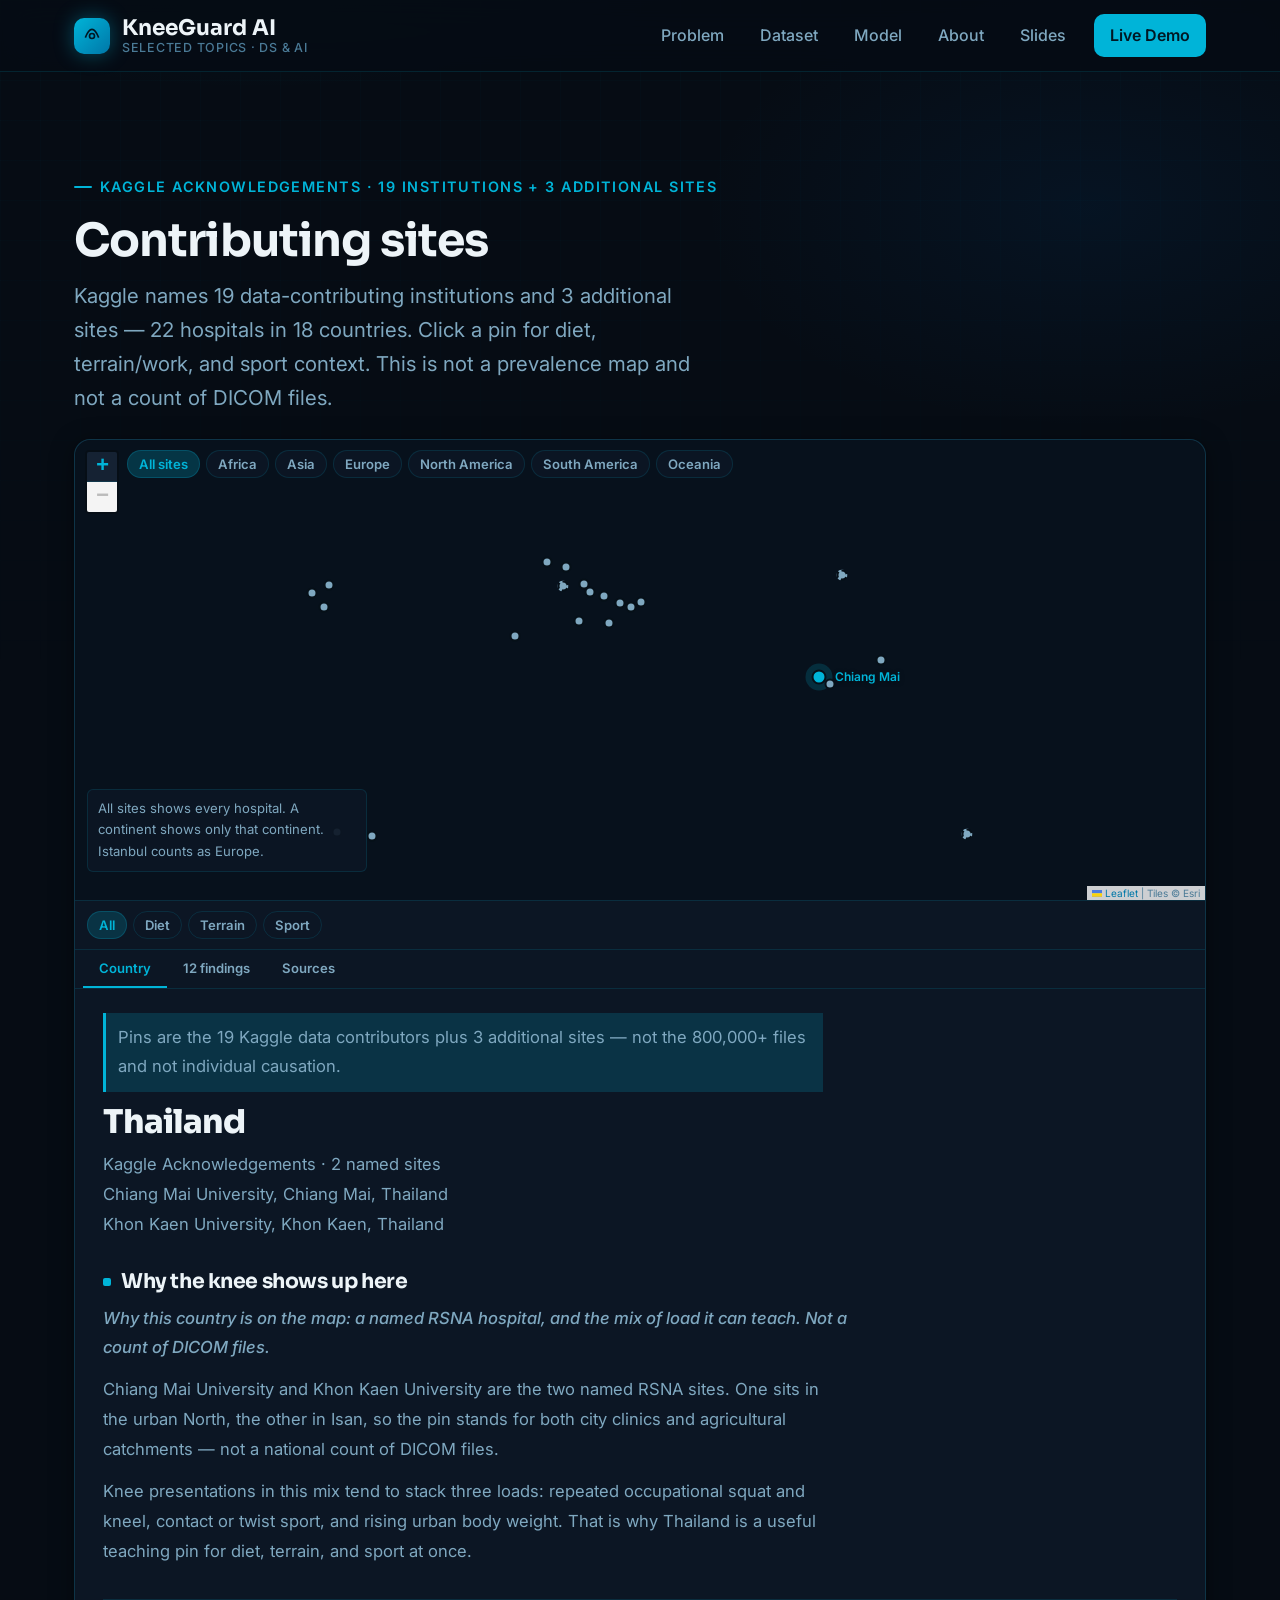
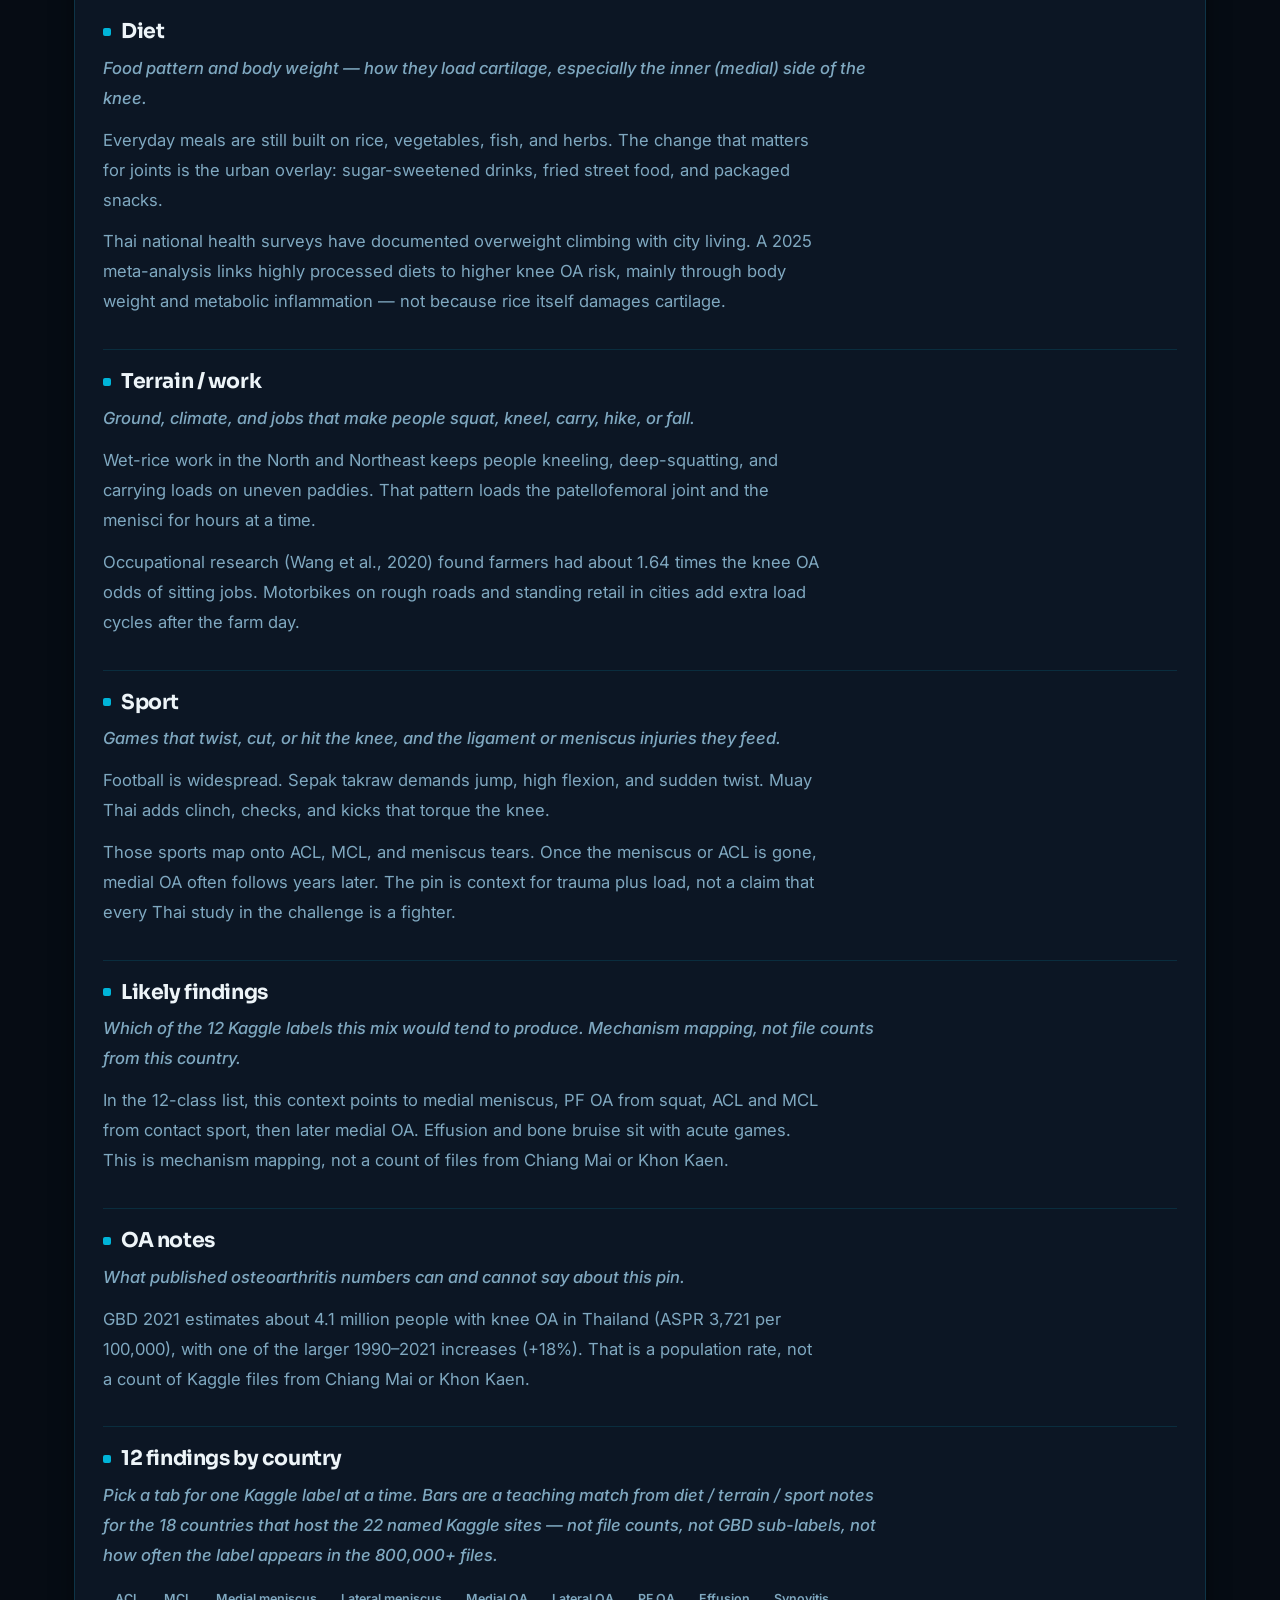
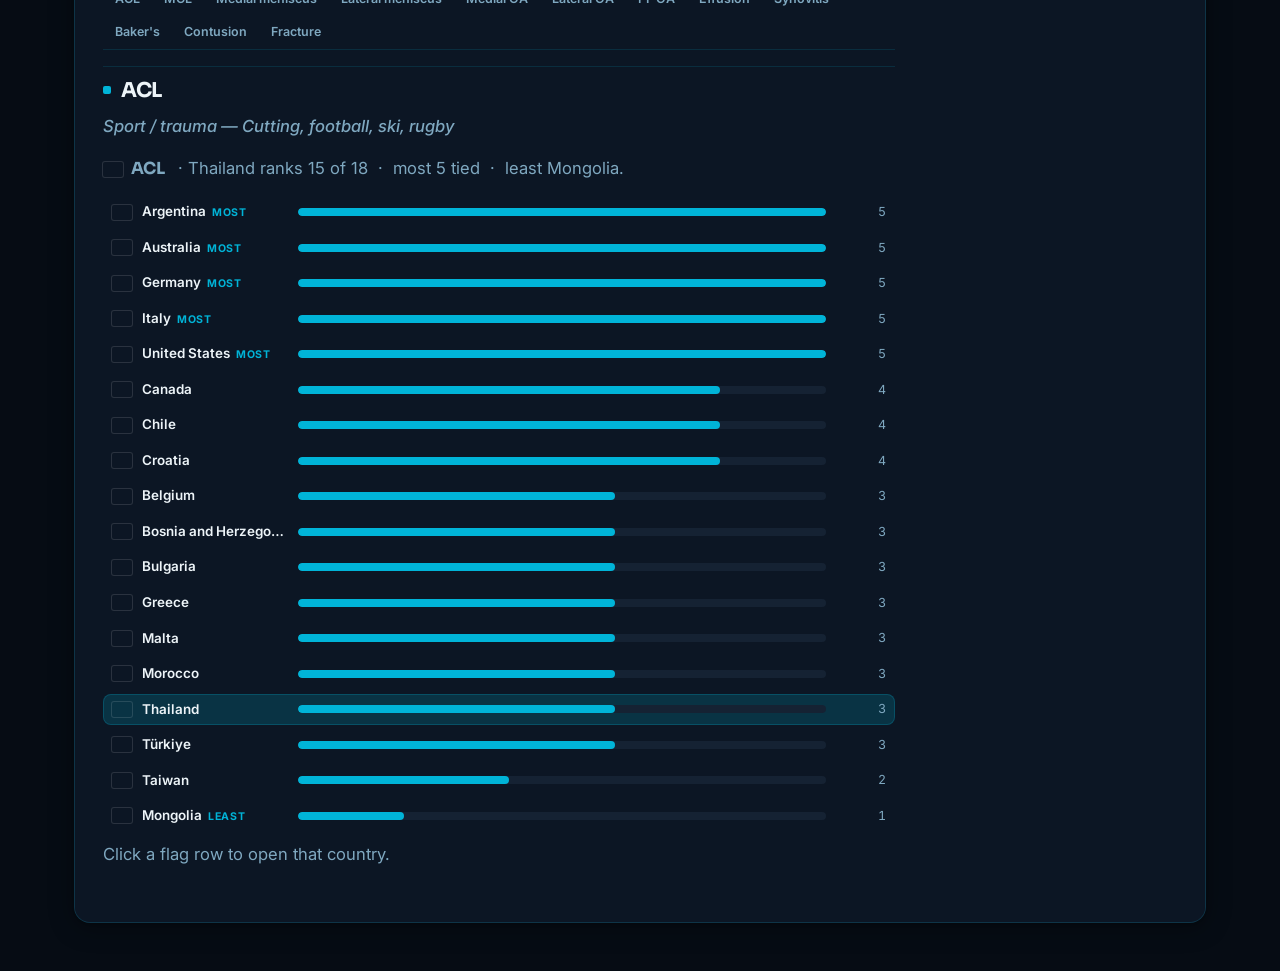
==== commit 36b03c1c: "Add continent filters to the contributing-sites map. Co-authored-by: Cursor <cursoragent@cursor.com>" ====
--- a/map.html
+++ b/map.html
@@ -52,7 +52,7 @@
           <div class="atlas-map">
             <div id="world-map" role="application" aria-label="World map of 22 named Kaggle contributing sites"></div>
             <div id="pin-hover" class="pin-hover" hidden></div>
-            <div class="atlas-legend">Hover a pin for the hospital · GBD 2021 is the country rate · not a political border</div>
+            <div class="atlas-legend">All sites shows every hospital. A continent shows only that continent. Istanbul counts as Europe.</div>
           </div>
           <aside class="atlas-panel">
             <div class="atlas-toolbar" id="map-lenses"></div>
--- a/assets/css/map.css
+++ b/assets/css/map.css
@@ -39,12 +39,30 @@
   color: var(--brand);
   border-color: var(--border);
 }
+.atlas-continents {
+  position: absolute;
+  z-index: 500;
+  top: 10px;
+  left: 52px;
+  right: 10px;
+  display: flex;
+  flex-wrap: wrap;
+  gap: 6px;
+  pointer-events: none;
+}
+.atlas-continents .atlas-chip {
+  pointer-events: auto;
+  background: rgba(12, 22, 36, 0.92);
+}
+.atlas-continents .atlas-chip.is-on {
+  background: rgba(0, 180, 216, 0.22);
+}
 .atlas-legend {
   position: absolute;
   z-index: 500;
   left: 12px;
   bottom: 28px;
-  max-width: 240px;
+  max-width: 280px;
   padding: 8px 10px;
   background: rgba(12, 22, 36, 0.92);
   border: 1px solid var(--border);
@@ -413,6 +431,10 @@
   .atlas-legend {
     display: none;
   }
+  .atlas-continents {
+    left: 10px;
+    top: 58px;
+  }
   .atlas-body {
     padding: 16px 16px 28px;
   }
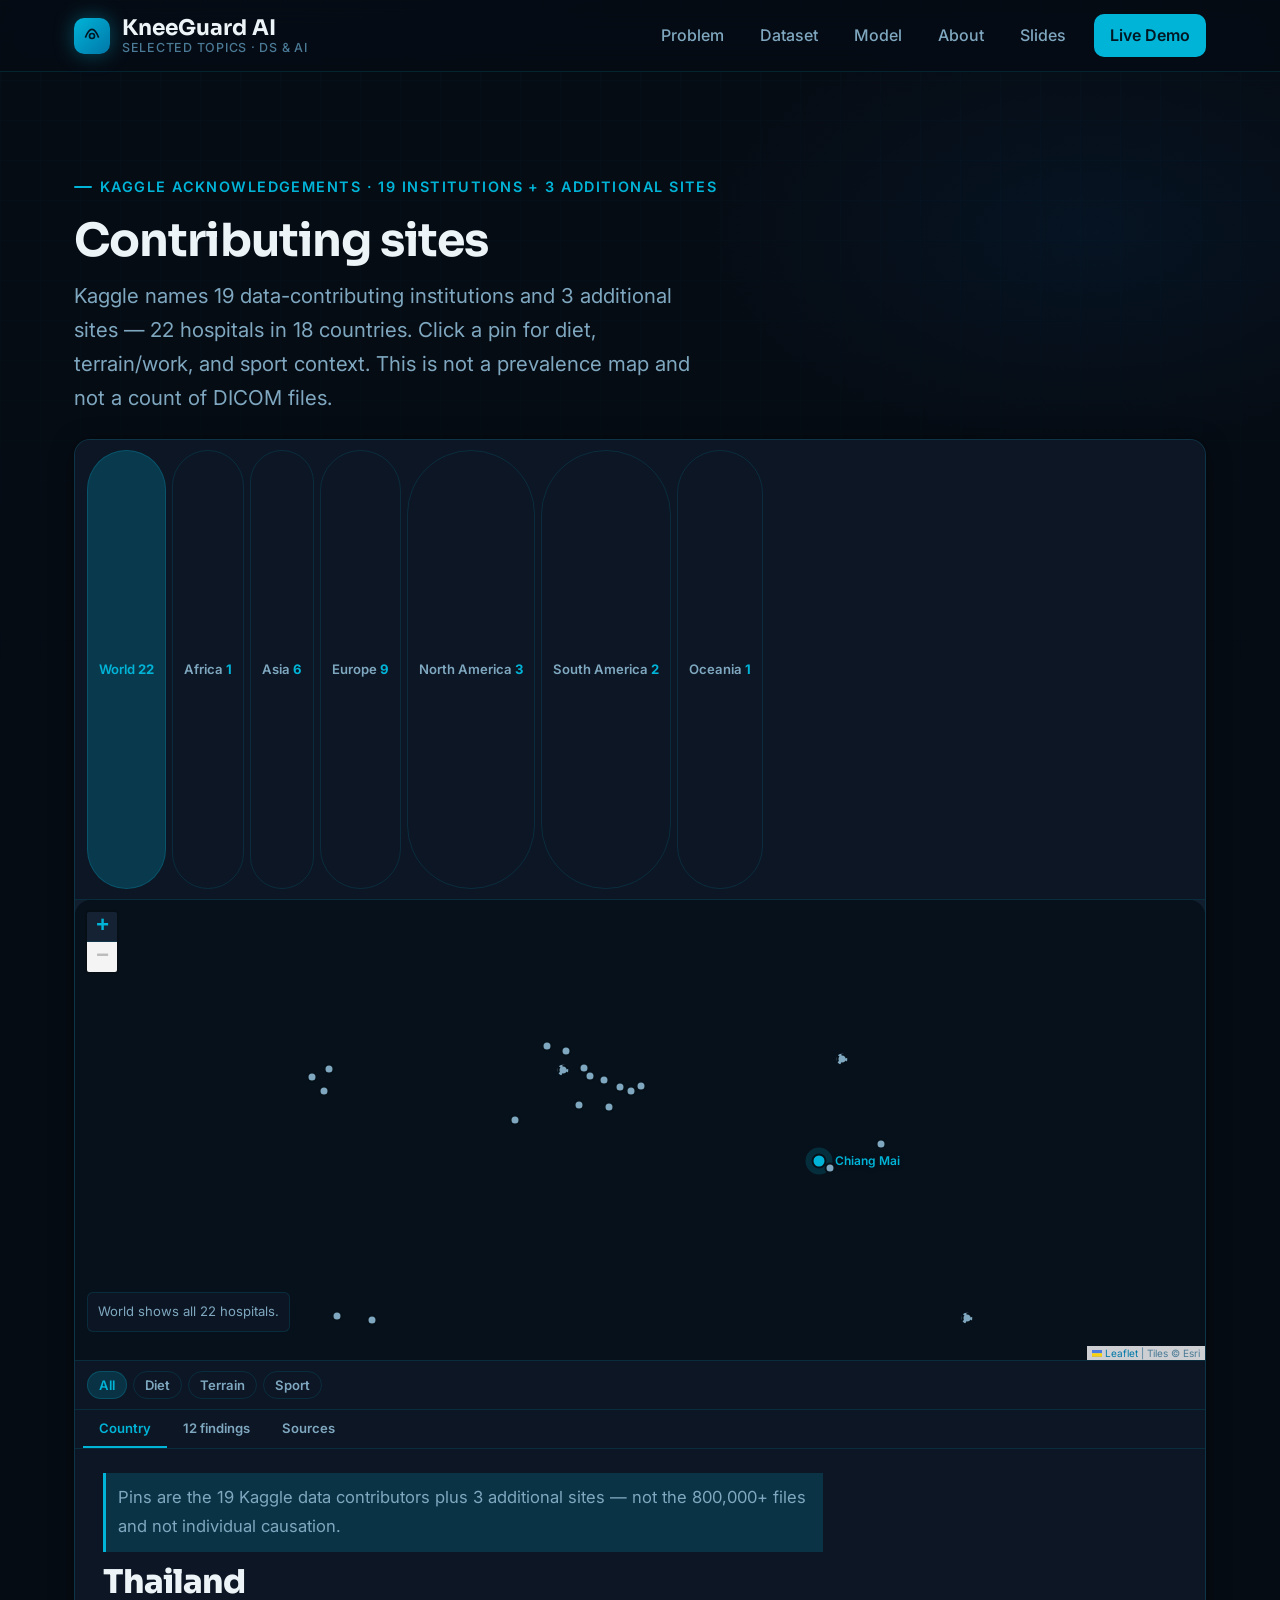
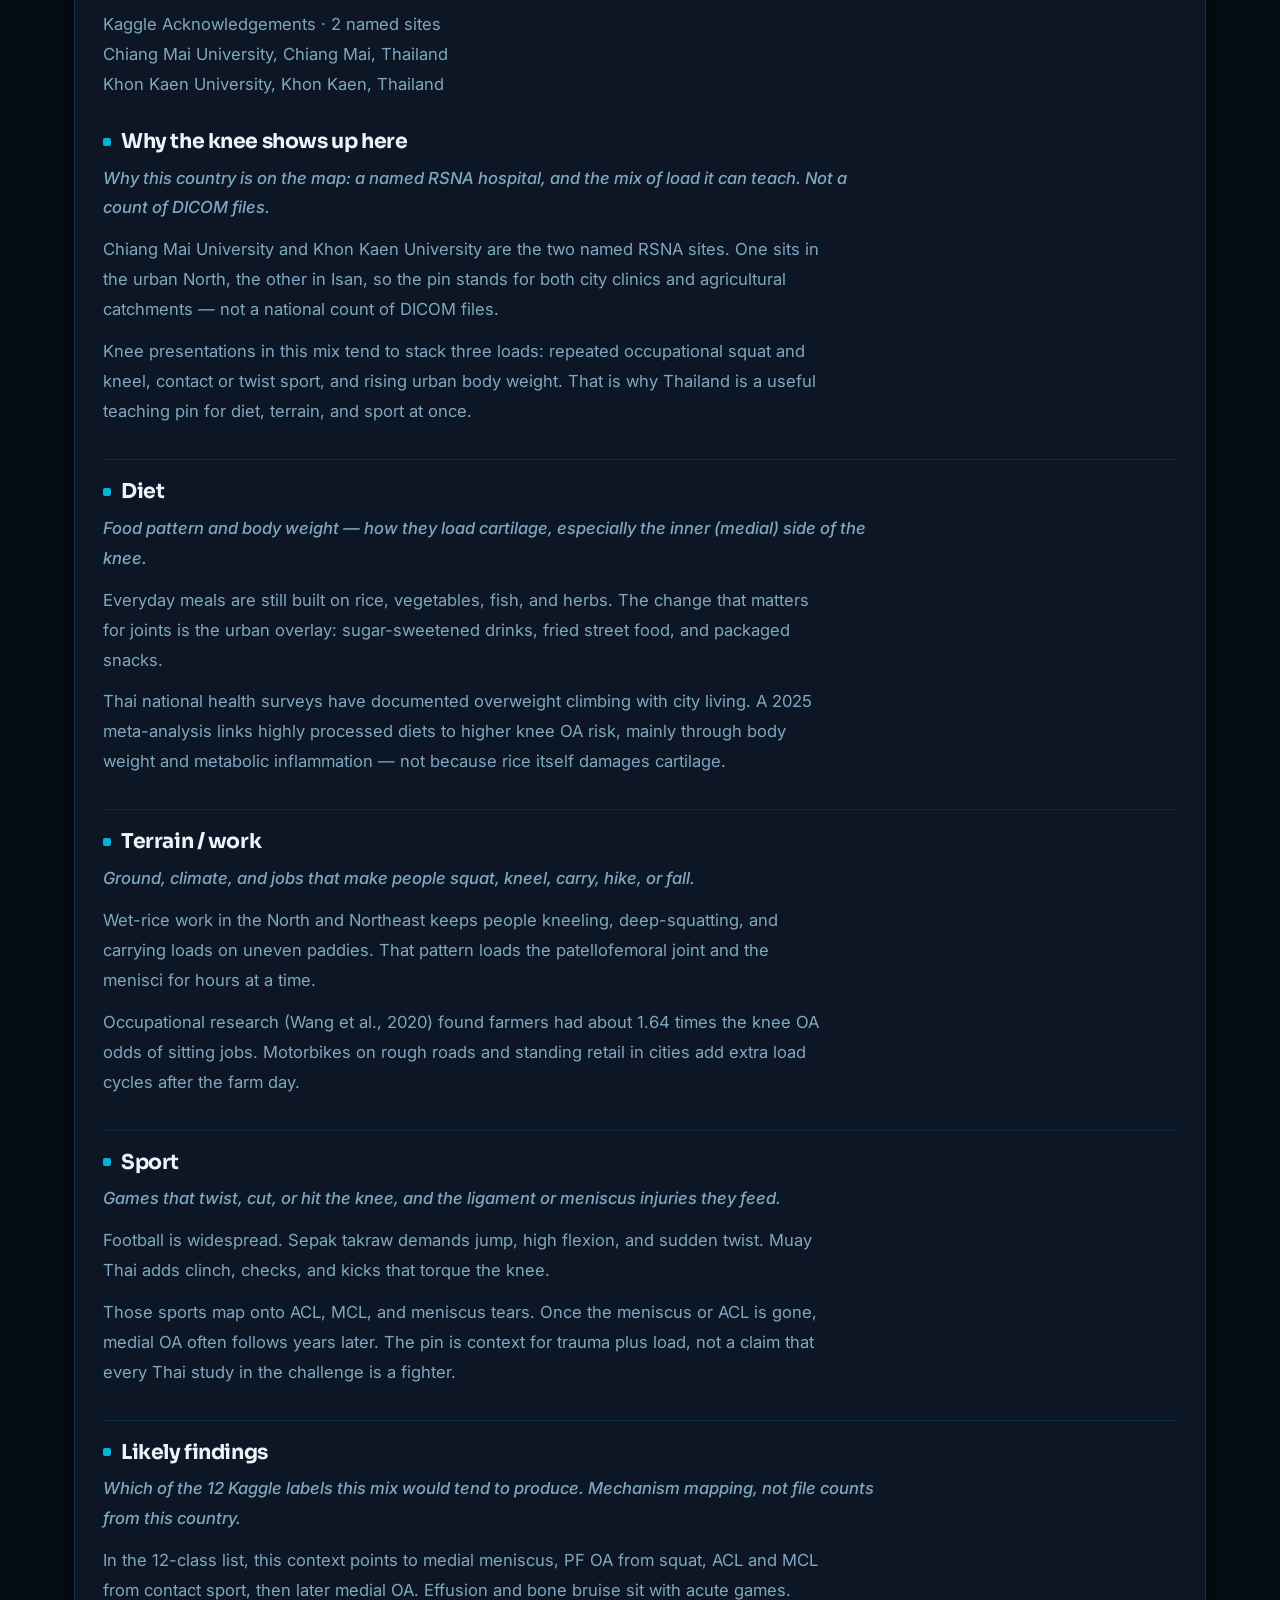
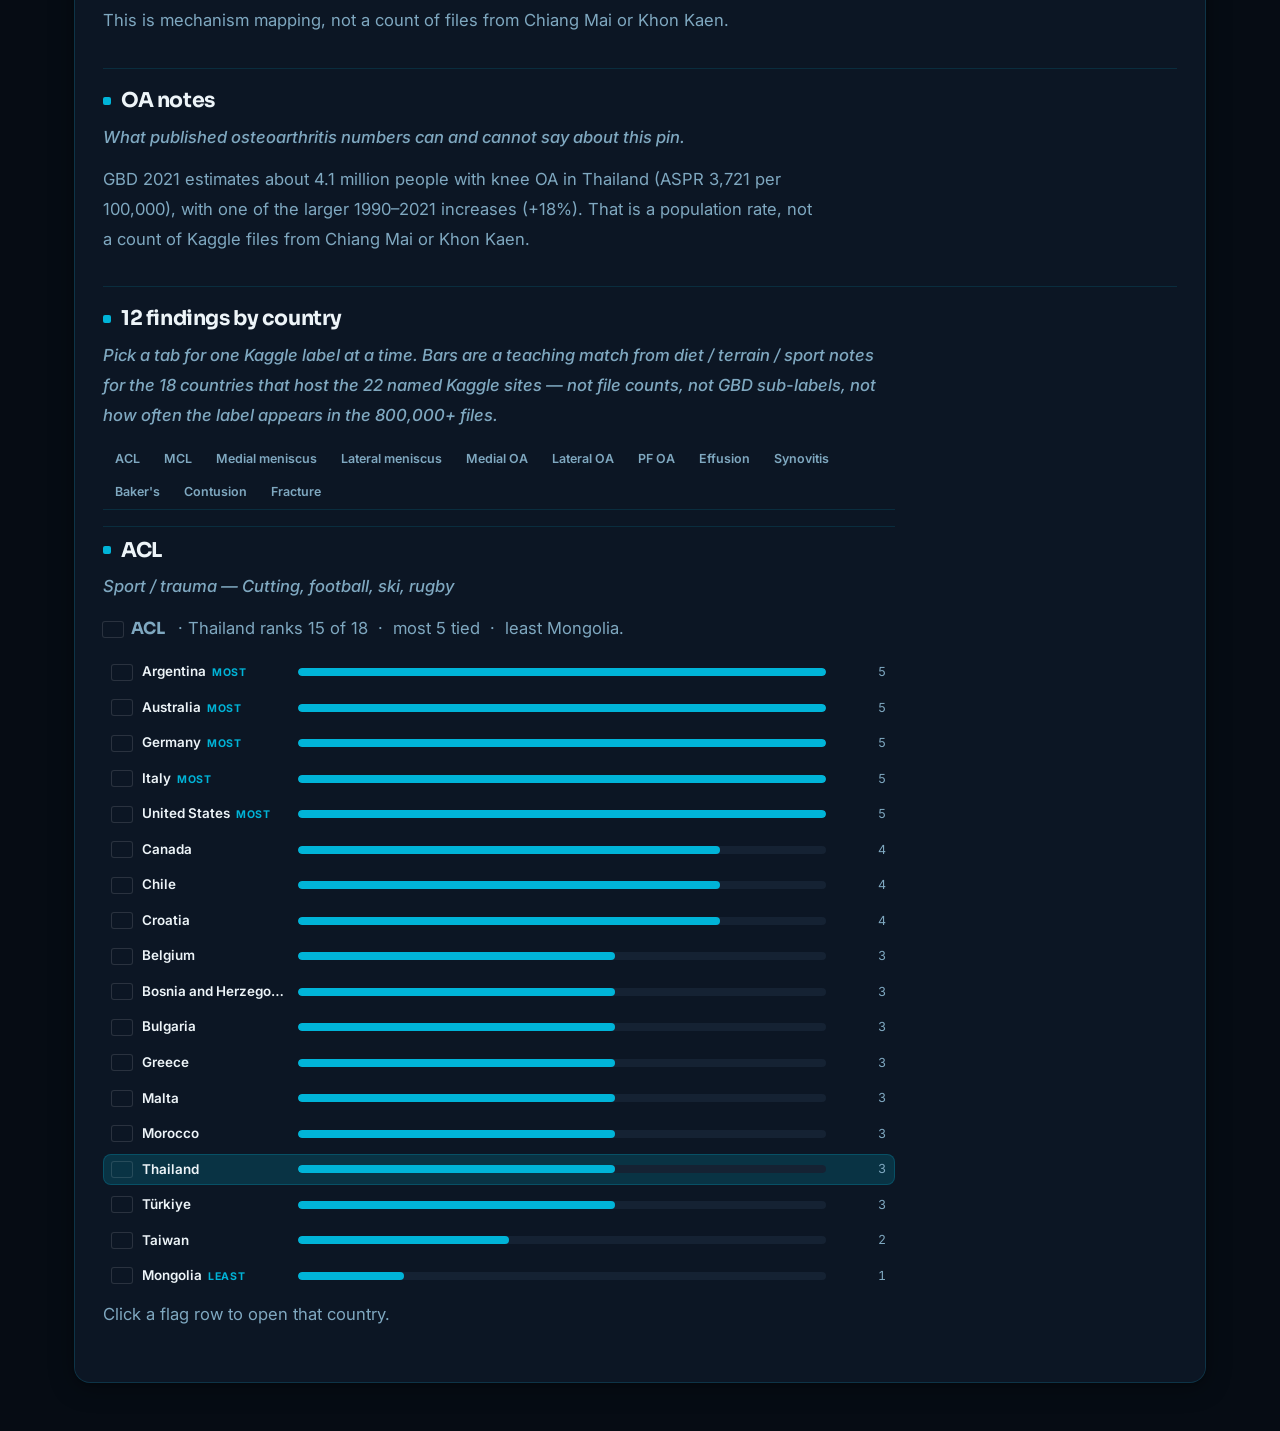
==== commit f42adadc: "Show every continent on its own, and World for all hospitals. Co-authored-by: Cursor <cursoragent@cu" ====
--- a/map.html
+++ b/map.html
@@ -7,7 +7,7 @@
   <meta name="description" content="Map of the 19 Kaggle data-contributing institutions plus 3 additional sites from the RSNA 2026 Acknowledgements." />
   <link rel="icon" type="image/svg+xml" href="assets/favicon.svg" />
   <link rel="stylesheet" href="assets/css/styles.css" />
-  <link rel="stylesheet" href="assets/css/map.css" />
+  <link rel="stylesheet" href="assets/css/map.css?v=world2" />
   <link rel="stylesheet" href="vendor/leaflet.css" />
 </head>
 <body>
@@ -52,7 +52,7 @@
           <div class="atlas-map">
             <div id="world-map" role="application" aria-label="World map of 22 named Kaggle contributing sites"></div>
             <div id="pin-hover" class="pin-hover" hidden></div>
-            <div class="atlas-legend">All sites shows every hospital. A continent shows only that continent. Istanbul counts as Europe.</div>
+            <div class="atlas-legend">World shows all 22 hospitals.</div>
           </div>
           <aside class="atlas-panel">
             <div class="atlas-toolbar" id="map-lenses"></div>
@@ -70,6 +70,6 @@
 
   <script src="assets/js/main.js"></script>
   <script src="vendor/leaflet.js"></script>
-  <script src="assets/js/world-map.js"></script>
+  <script src="assets/js/world-map.js?v=world2"></script>
 </body>
 </html>
--- a/assets/css/map.css
+++ b/assets/css/map.css
@@ -40,19 +40,18 @@
   border-color: var(--border);
 }
 .atlas-continents {
-  position: absolute;
-  z-index: 500;
-  top: 10px;
-  left: 52px;
-  right: 10px;
+  position: relative;
+  z-index: 2;
   display: flex;
   flex-wrap: wrap;
   gap: 6px;
-  pointer-events: none;
-}
-.atlas-continents .atlas-chip {
-  pointer-events: auto;
-  background: rgba(12, 22, 36, 0.92);
+  padding: 10px 12px;
+  border-bottom: 1px solid var(--border);
+  background: var(--bg-surface);
+}
+.atlas-continents .atlas-chip b {
+  font-weight: 700;
+  color: var(--brand);
 }
 .atlas-continents .atlas-chip.is-on {
   background: rgba(0, 180, 216, 0.22);
@@ -431,10 +430,6 @@
   .atlas-legend {
     display: none;
   }
-  .atlas-continents {
-    left: 10px;
-    top: 58px;
-  }
   .atlas-body {
     padding: 16px 16px 28px;
   }
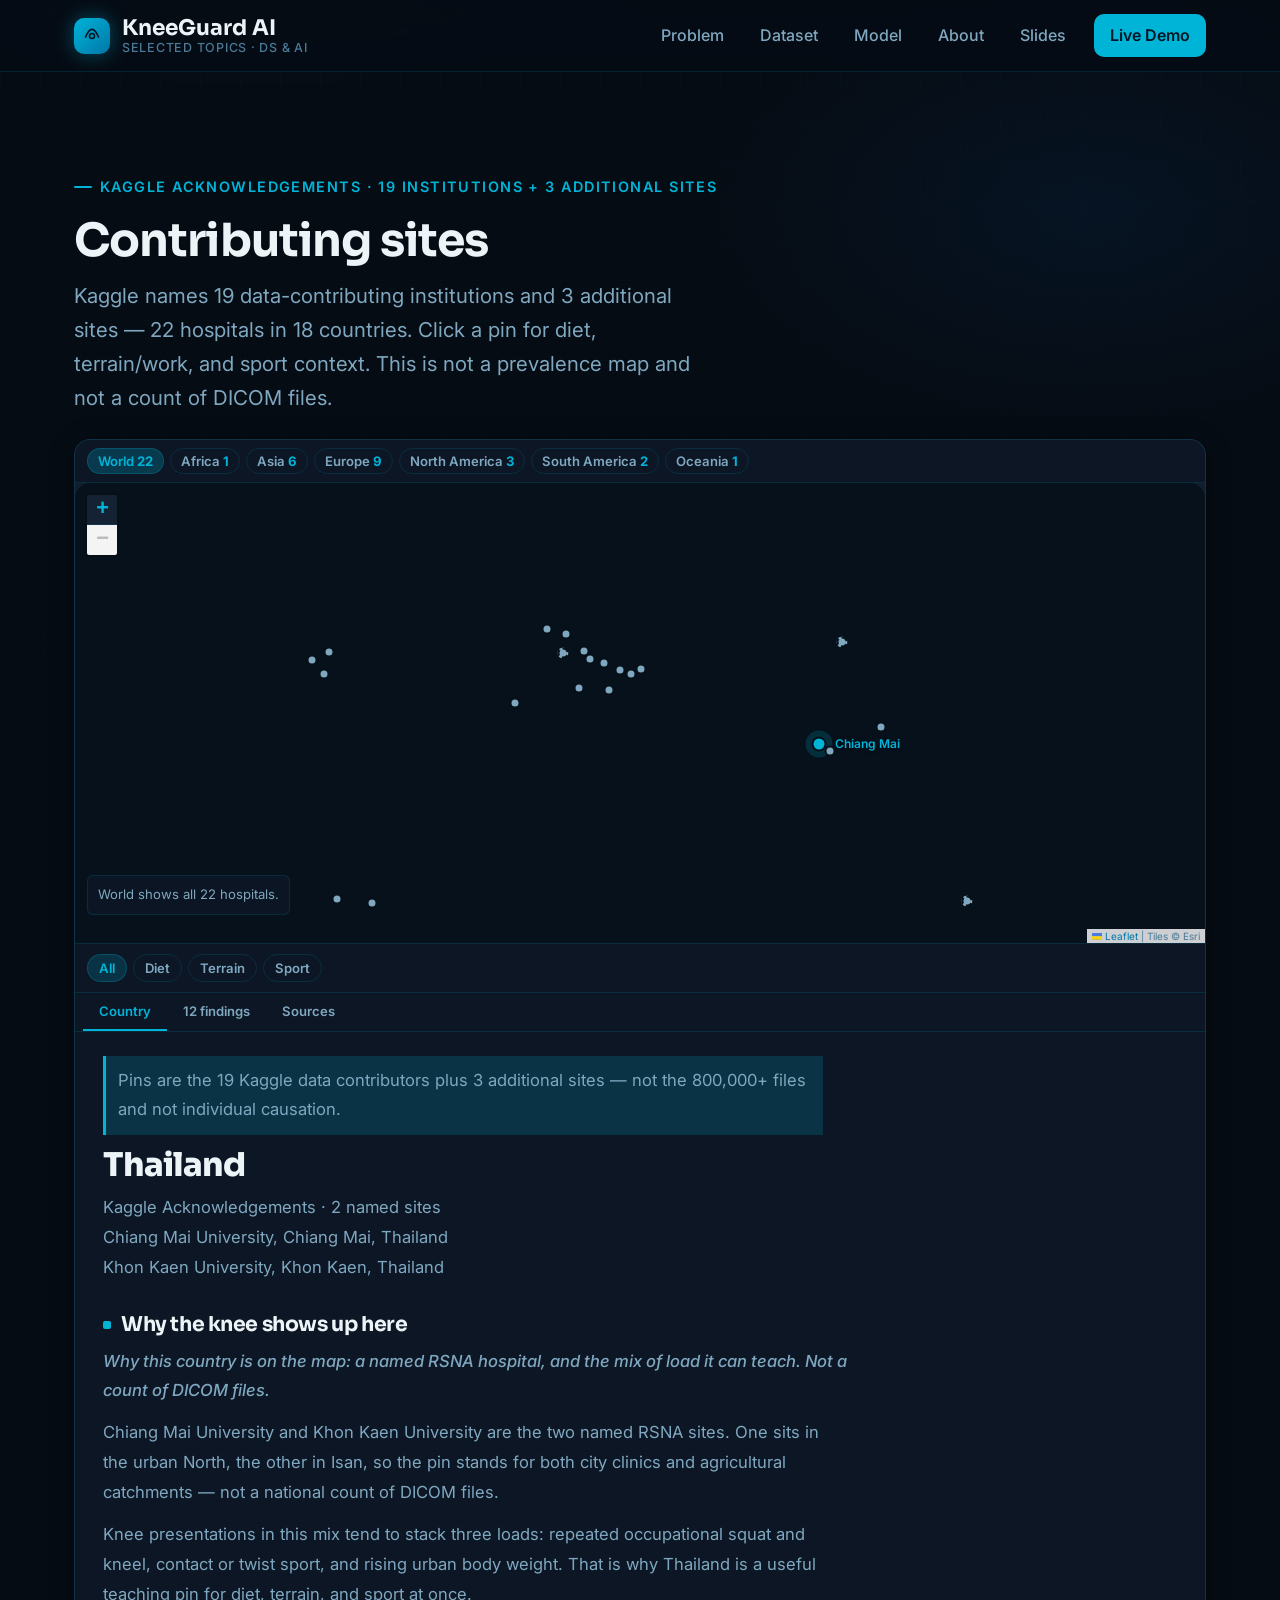
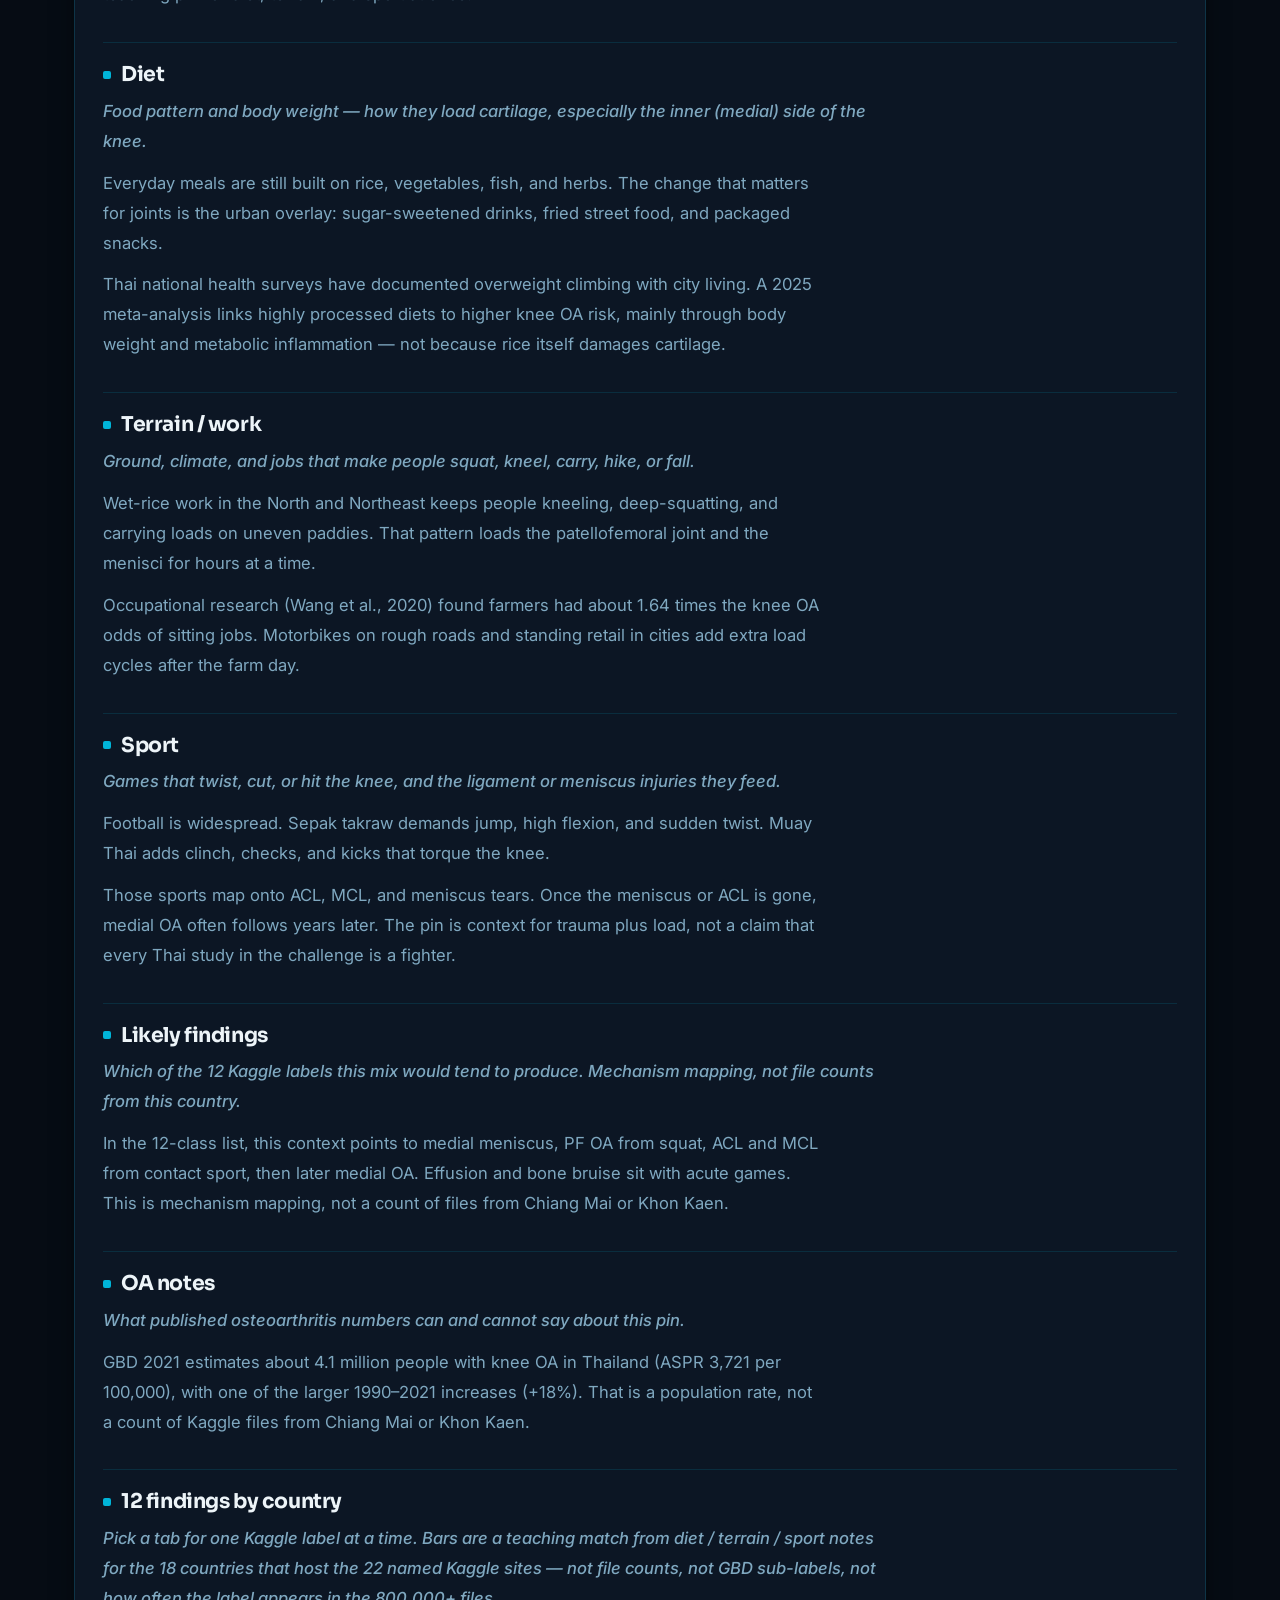
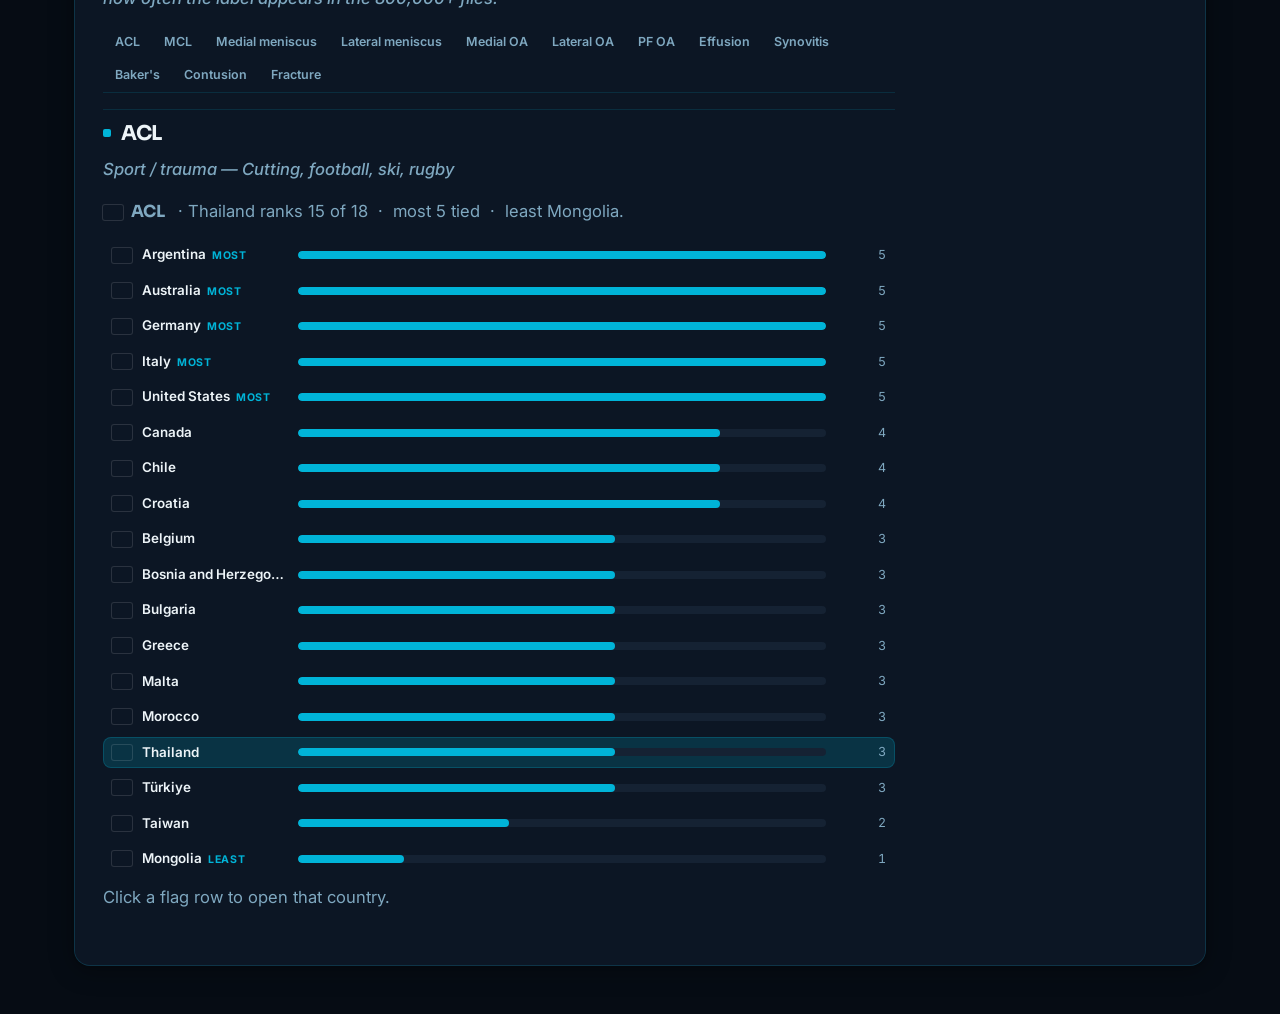
==== commit b1abbe78: "Shrink the continent buttons so they sit in one short row. Co-authored-by: Cursor <cursoragent@curso" ====
--- a/map.html
+++ b/map.html
@@ -7,7 +7,7 @@
   <meta name="description" content="Map of the 19 Kaggle data-contributing institutions plus 3 additional sites from the RSNA 2026 Acknowledgements." />
   <link rel="icon" type="image/svg+xml" href="assets/favicon.svg" />
   <link rel="stylesheet" href="assets/css/styles.css" />
-  <link rel="stylesheet" href="assets/css/map.css?v=world2" />
+  <link rel="stylesheet" href="assets/css/map.css?v=world3" />
   <link rel="stylesheet" href="vendor/leaflet.css" />
 </head>
 <body>
--- a/assets/css/map.css
+++ b/assets/css/map.css
@@ -3,7 +3,7 @@
 .atlas {
   display: grid;
   grid-template-columns: 1fr;
-  grid-template-rows: 460px auto;
+  grid-template-rows: auto 460px auto;
   height: auto;
   border: 1px solid var(--border);
   border-radius: var(--r-lg);
@@ -44,10 +44,18 @@
   z-index: 2;
   display: flex;
   flex-wrap: wrap;
+  align-items: center;
+  align-self: start;
   gap: 6px;
-  padding: 10px 12px;
+  padding: 8px 12px;
   border-bottom: 1px solid var(--border);
   background: var(--bg-surface);
+}
+.atlas-continents .atlas-chip {
+  flex: 0 0 auto;
+  height: auto;
+  align-self: center;
+  padding: 4px 10px;
 }
 .atlas-continents .atlas-chip b {
   font-weight: 700;
@@ -425,7 +433,7 @@
     min-height: 360px;
   }
   .atlas {
-    grid-template-rows: 360px auto;
+    grid-template-rows: auto 360px auto;
   }
   .atlas-legend {
     display: none;
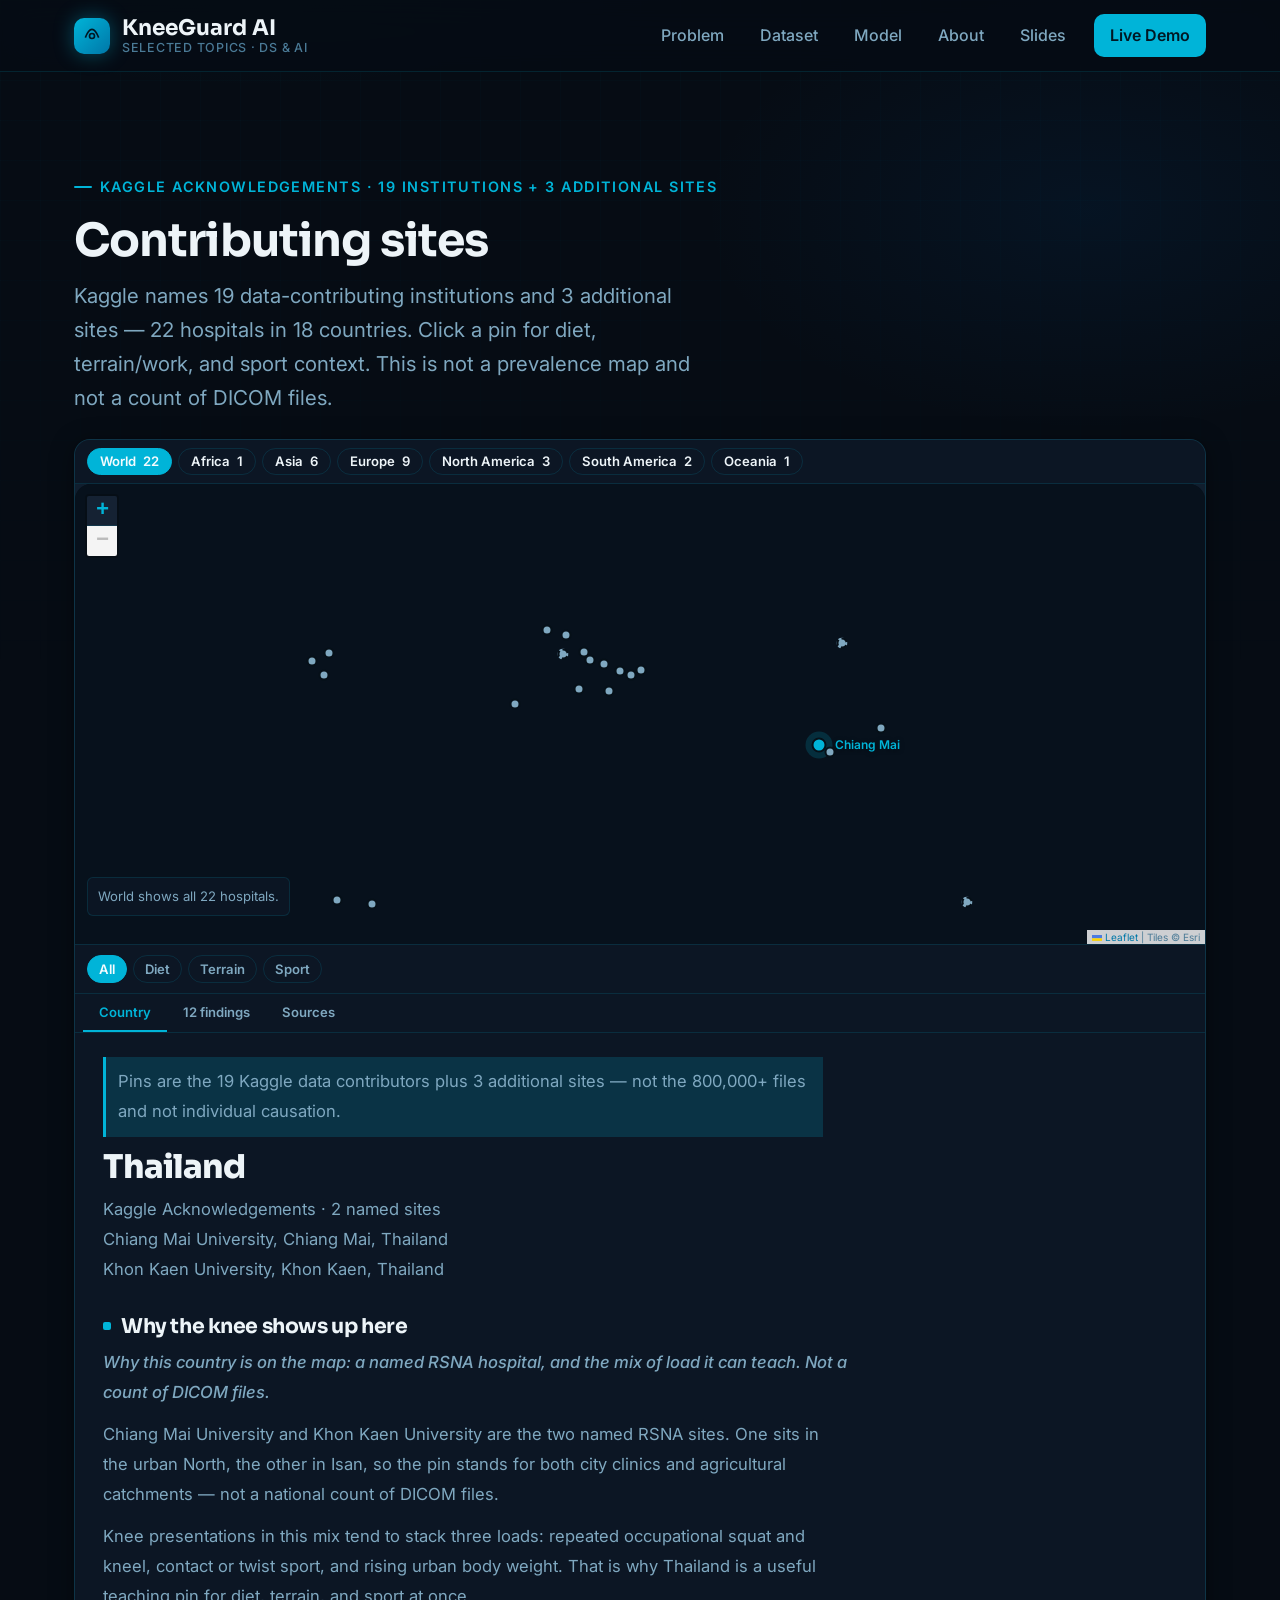
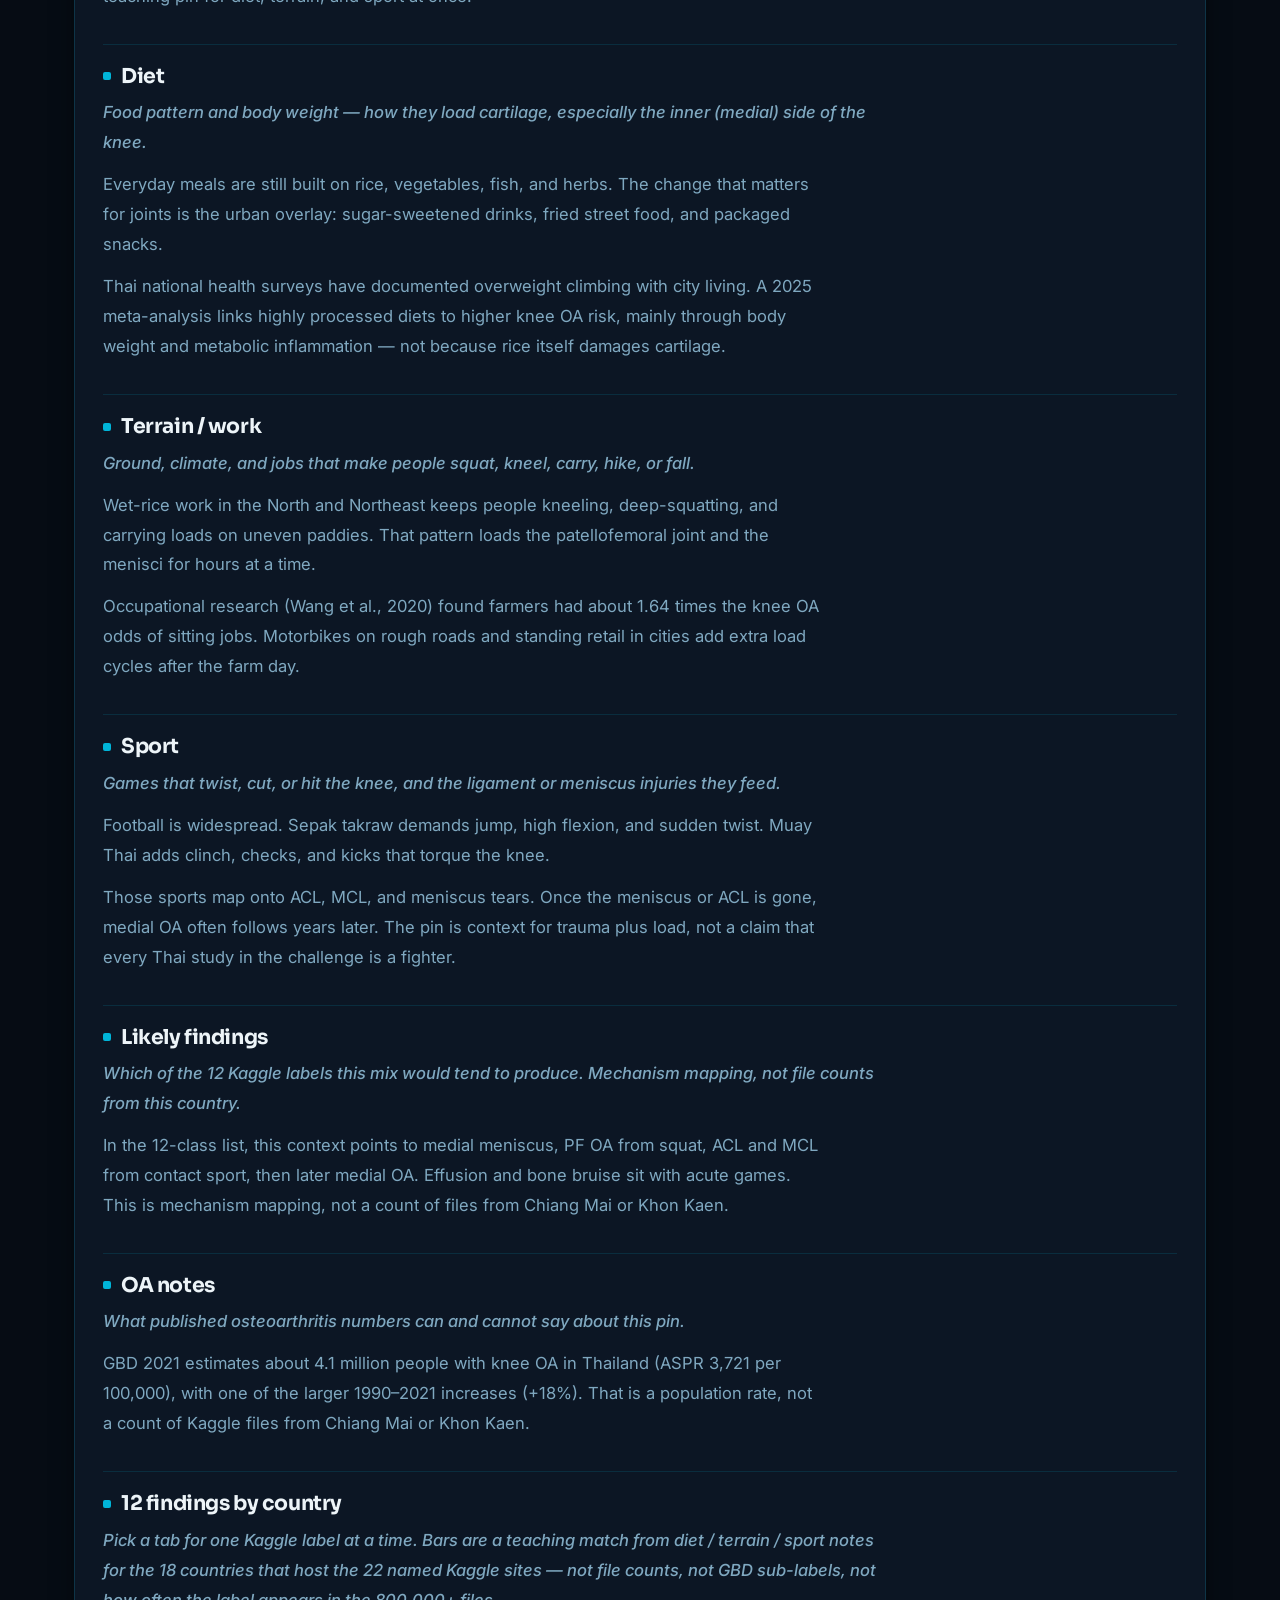
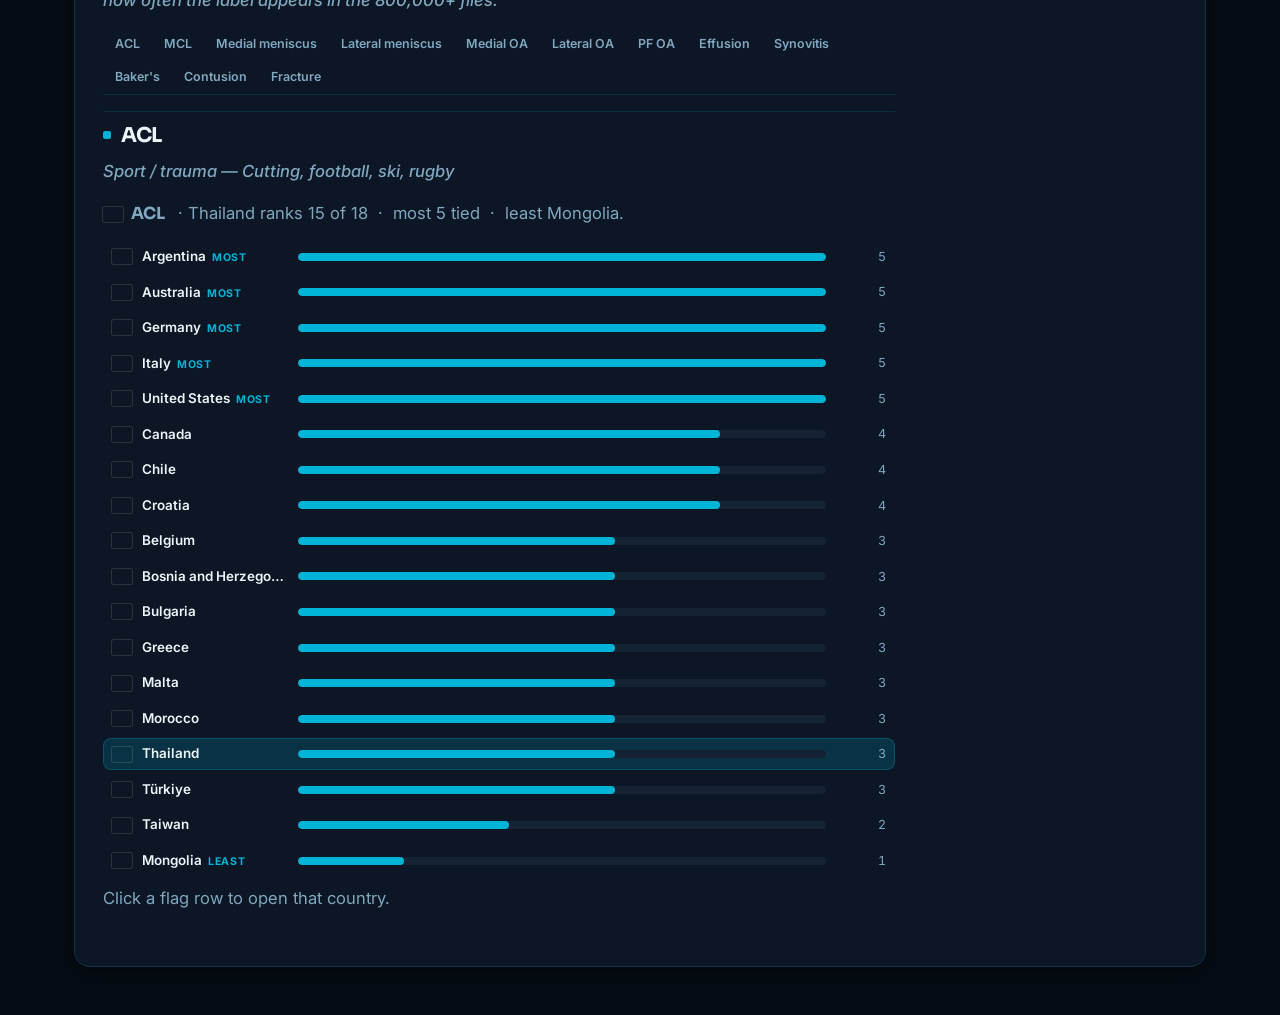
==== commit 6f0796b7: "Style continent chips as the same small pills as the lens bar. Co-authored-by: Cursor <cursoragent@c" ====
--- a/map.html
+++ b/map.html
@@ -7,7 +7,7 @@
   <meta name="description" content="Map of the 19 Kaggle data-contributing institutions plus 3 additional sites from the RSNA 2026 Acknowledgements." />
   <link rel="icon" type="image/svg+xml" href="assets/favicon.svg" />
   <link rel="stylesheet" href="assets/css/styles.css" />
-  <link rel="stylesheet" href="assets/css/map.css?v=world3" />
+  <link rel="stylesheet" href="assets/css/map.css?v=world4" />
   <link rel="stylesheet" href="vendor/leaflet.css" />
 </head>
 <body>
--- a/assets/css/map.css
+++ b/assets/css/map.css
@@ -55,14 +55,21 @@
   flex: 0 0 auto;
   height: auto;
   align-self: center;
-  padding: 4px 10px;
+  padding: 5px 12px;
+  line-height: 1.2;
+  color: var(--text-primary);
+  background: transparent;
 }
 .atlas-continents .atlas-chip b {
-  font-weight: 700;
-  color: var(--brand);
-}
+  margin-left: 4px;
+  font-weight: 600;
+  color: inherit;
+}
+.atlas-toolbar .atlas-chip.is-on,
 .atlas-continents .atlas-chip.is-on {
-  background: rgba(0, 180, 216, 0.22);
+  background: var(--brand);
+  color: #f4fbfe;
+  border-color: var(--brand);
 }
 .atlas-legend {
   position: absolute;
